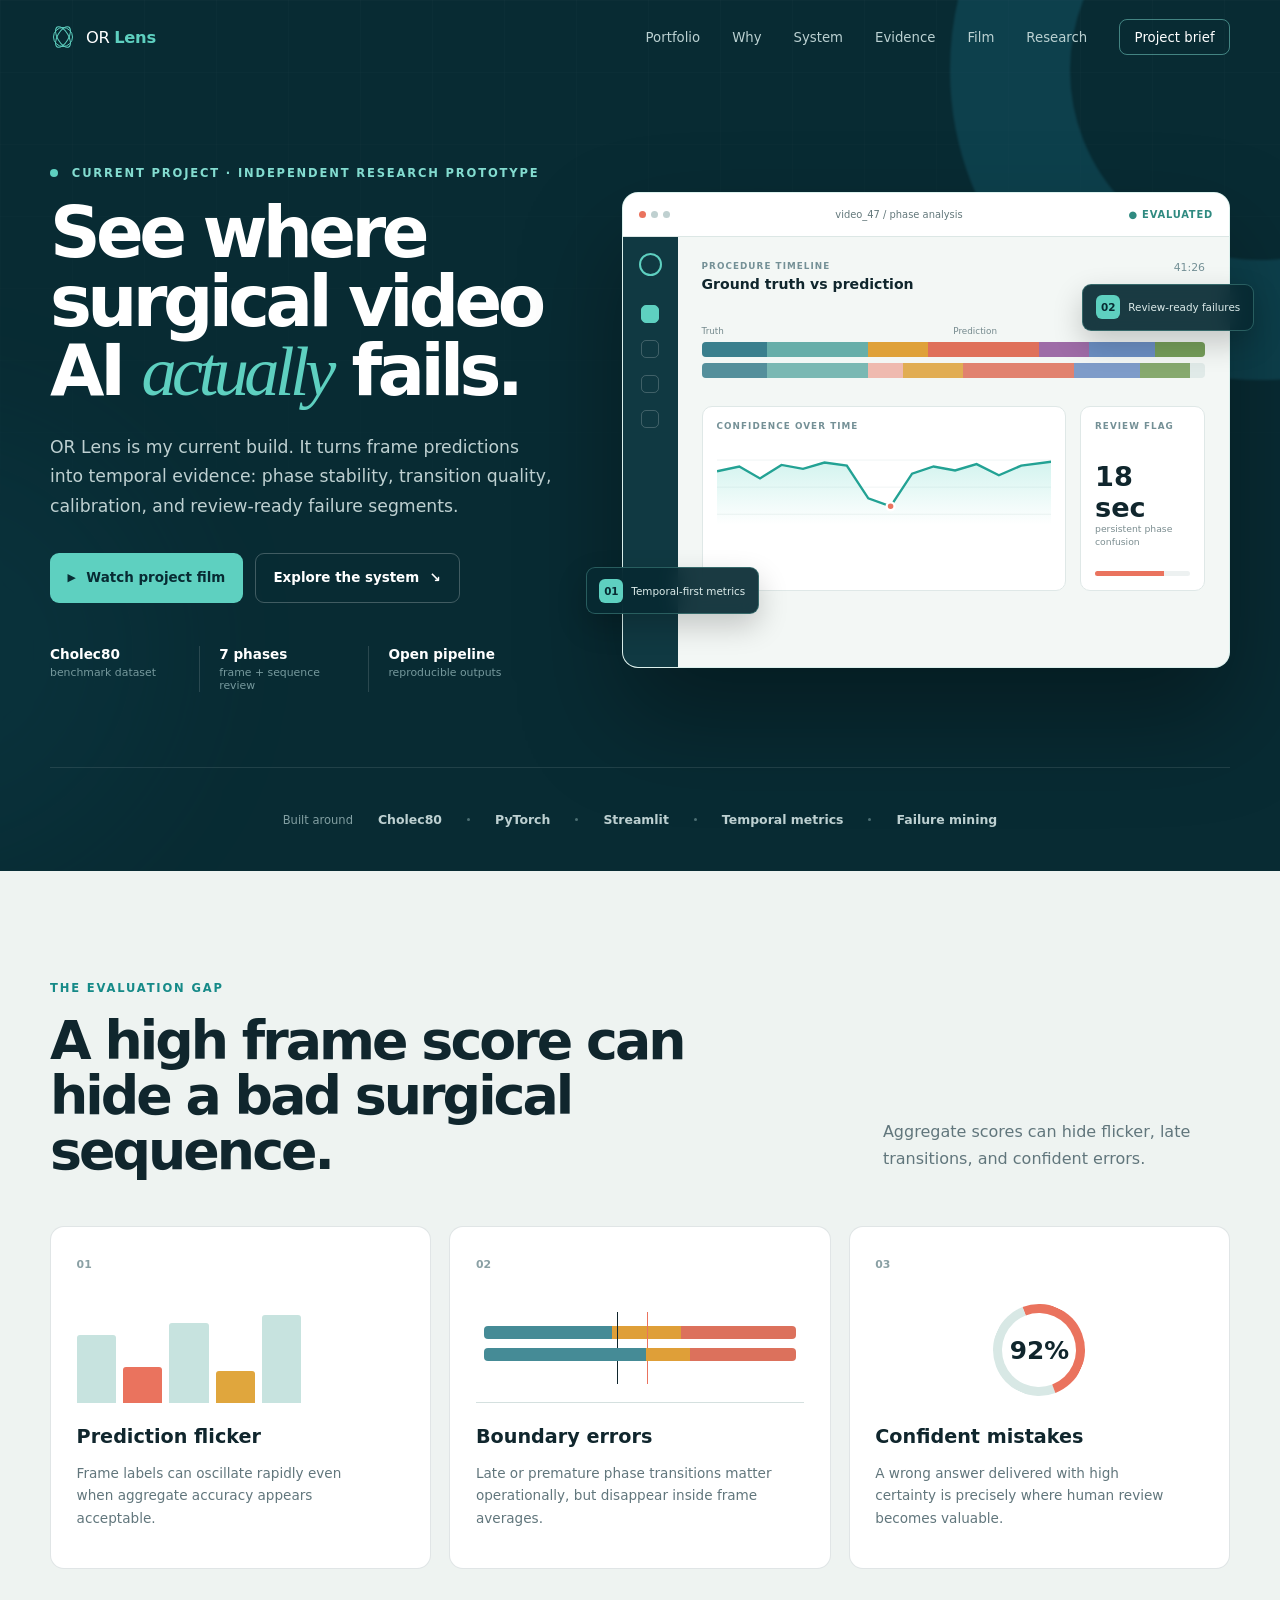
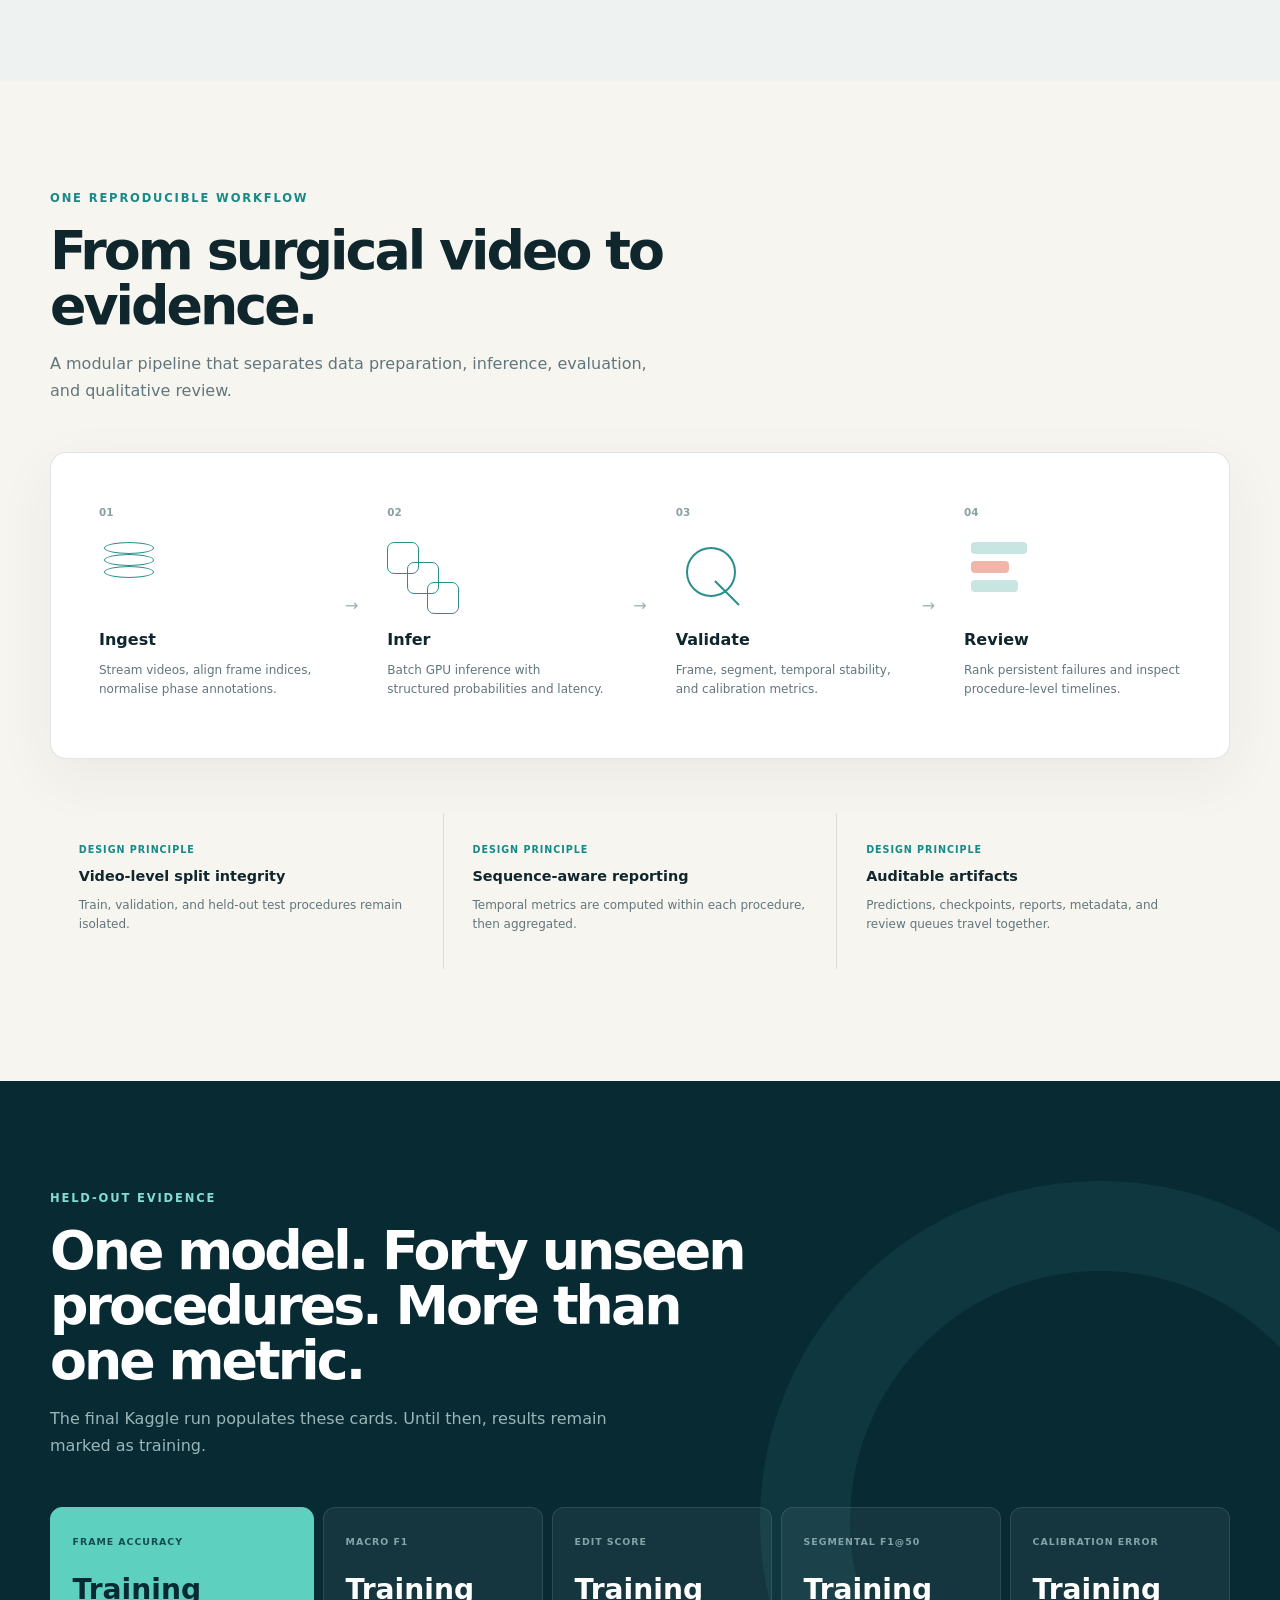
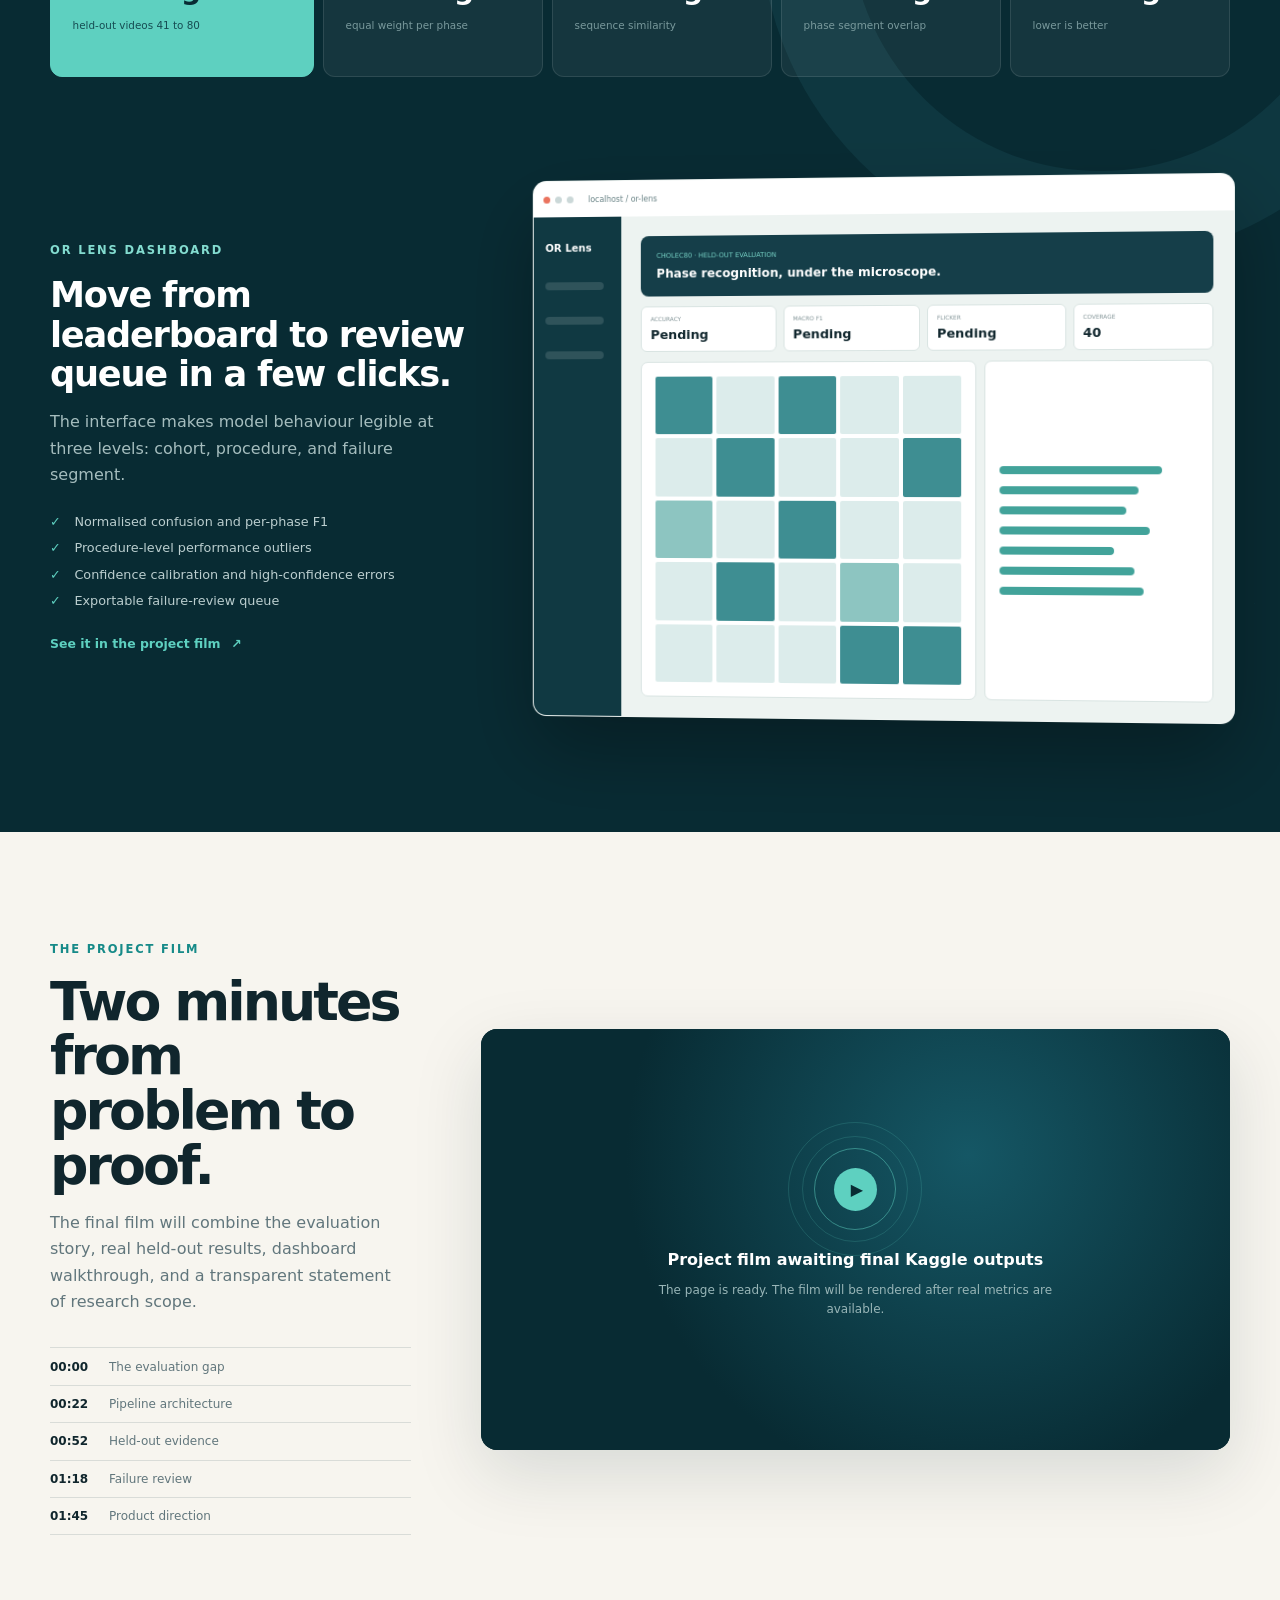
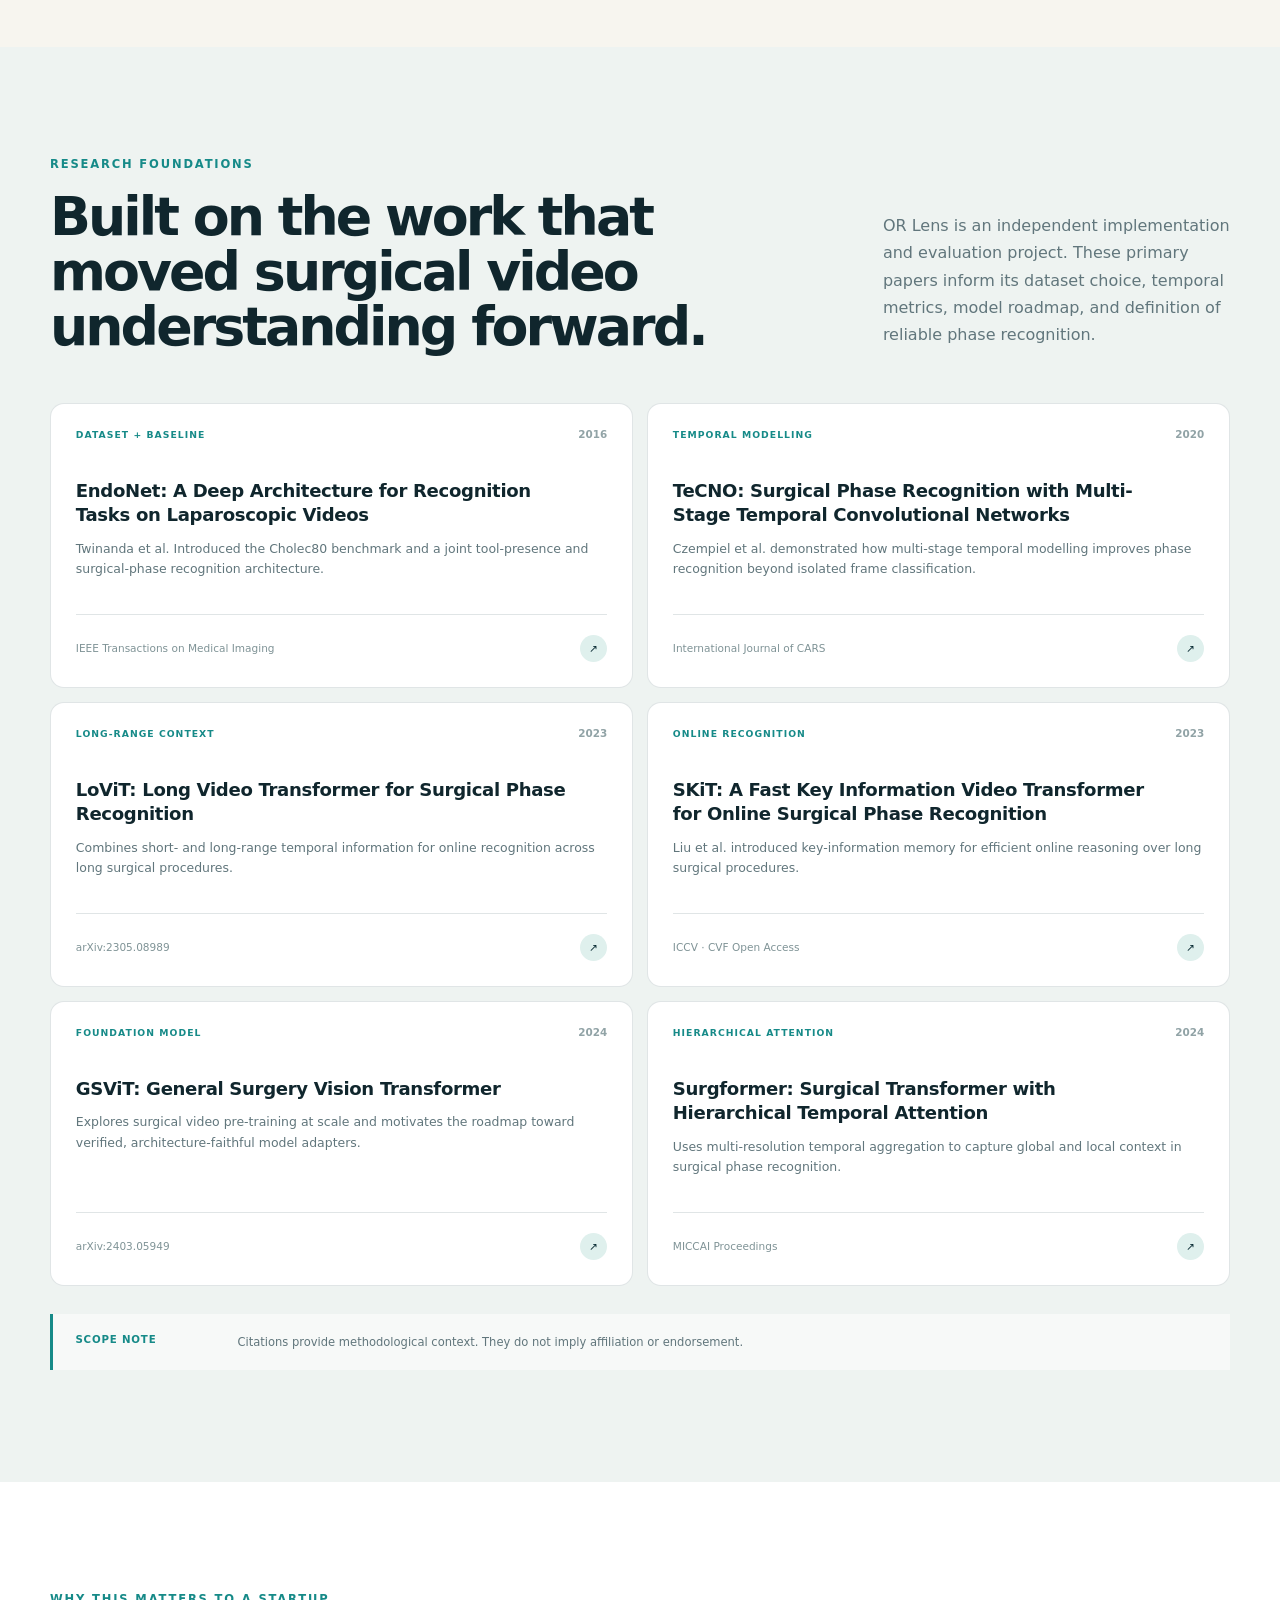
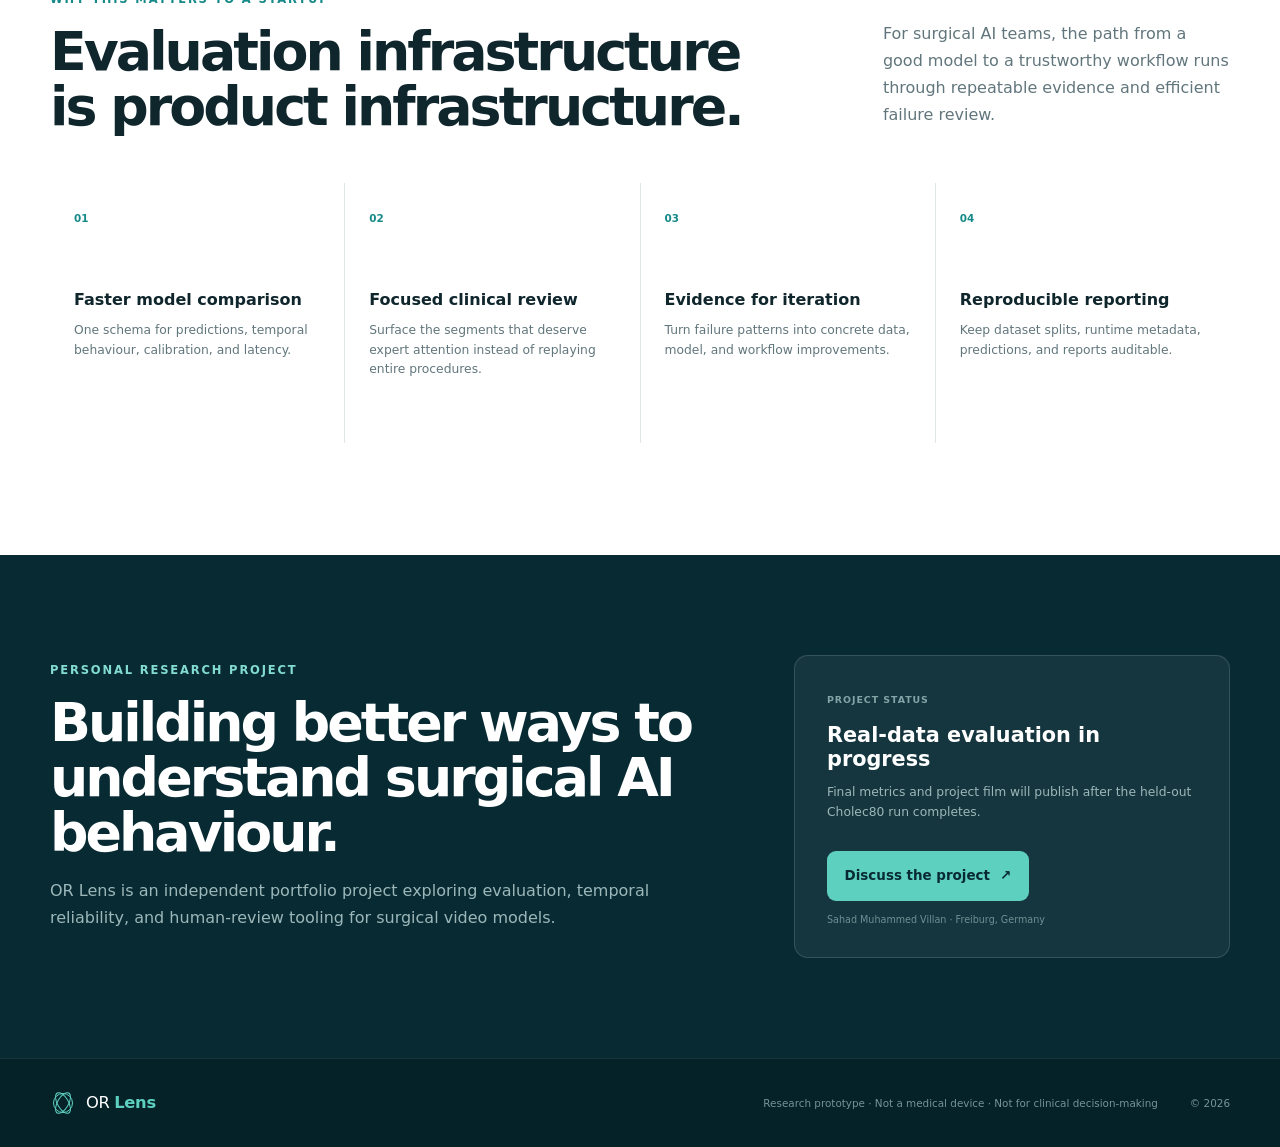
==== projects/or-lens/index.html @ e8fcaebf "Add files via upload" ====
<!doctype html>
<html lang="en">
<head>
  <meta charset="utf-8">
  <meta name="viewport" content="width=device-width, initial-scale=1">
  <meta name="description" content="OR Lens is a research-grade evaluation and failure-analysis pipeline for surgical video AI.">
  <meta name="theme-color" content="#092d35">
  <meta property="og:title" content="OR Lens | Surgical video AI evaluation">
  <meta property="og:description" content="Temporal evaluation, calibration, and failure review for surgical video models.">
  <meta property="og:type" content="website">
  <title>OR Lens | Surgical video AI evaluation</title>
  <link rel="icon" href="assets/favicon.svg" type="image/svg+xml">
  <link rel="stylesheet" href="styles.css">
</head>
<body>
  <a class="skip-link" href="#main">Skip to content</a>

  <header class="site-header" data-header>
    <div class="shell nav-wrap">
      <a class="brand" href="#top" aria-label="OR Lens home">
        <span class="brand-mark" aria-hidden="true"><i></i><i></i><i></i></span>
        <span>OR <strong>Lens</strong></span>
      </a>
      <button class="menu-button" type="button" aria-expanded="false" aria-controls="site-nav" data-menu-button>
        <span></span><span></span>
        <span class="sr-only">Toggle navigation</span>
      </button>
      <nav id="site-nav" class="site-nav" data-nav>
        <a href="../../index.html">Portfolio</a>
        <a href="#why">Why</a>
        <a href="#system">System</a>
        <a href="#evidence">Evidence</a>
        <a href="#film">Film</a>
        <a href="#research">Research</a>
        <a class="nav-cta" href="#contact">Project brief</a>
      </nav>
    </div>
  </header>

  <main id="main">
    <section id="top" class="hero section-dark">
      <div class="hero-glow hero-glow-one"></div>
      <div class="hero-glow hero-glow-two"></div>
      <div class="shell hero-grid">
        <div class="hero-copy reveal">
          <p class="eyebrow"><span class="pulse"></span> Current project · independent research prototype</p>
          <h1>See where surgical video AI <em>actually</em> fails.</h1>
          <p class="hero-lede">OR Lens is my current build. It turns frame predictions into temporal evidence: phase stability, transition quality, calibration, and review-ready failure segments.</p>
          <div class="hero-actions">
            <a class="button button-primary" href="#film"><span class="play-icon">▶</span> Watch project film</a>
            <a class="button button-ghost" href="#system">Explore the system <span>↘</span></a>
          </div>
          <div class="hero-meta" aria-label="Project scope">
            <div><strong>Cholec80</strong><span>benchmark dataset</span></div>
            <div><strong>7 phases</strong><span>frame + sequence review</span></div>
            <div><strong>Open pipeline</strong><span>reproducible outputs</span></div>
          </div>
        </div>

        <div class="hero-visual reveal delay-one" aria-label="Illustrative procedure evaluation interface">
          <div class="interface-card">
            <div class="interface-topbar">
              <div class="interface-dots"><i></i><i></i><i></i></div>
              <span>video_47 / phase analysis</span>
              <span class="live-label">● EVALUATED</span>
            </div>
            <div class="interface-body">
              <div class="mini-sidebar">
                <span class="mini-logo"></span>
                <i class="active"></i><i></i><i></i><i></i>
              </div>
              <div class="interface-content">
                <div class="mini-head">
                  <div><small>PROCEDURE TIMELINE</small><b>Ground truth vs prediction</b></div>
                  <span>41:26</span>
                </div>
                <div class="timeline-label"><span>Truth</span><span>Prediction</span></div>
                <div class="phase-track phase-track-truth">
                  <i class="p1"></i><i class="p2"></i><i class="p3"></i><i class="p4"></i><i class="p5"></i><i class="p6"></i><i class="p7"></i>
                </div>
                <div class="phase-track phase-track-pred">
                  <i class="p1"></i><i class="p2"></i><i class="error"></i><i class="p3"></i><i class="p4"></i><i class="p6"></i><i class="p7"></i>
                </div>
                <div class="chart-grid">
                  <div class="confidence-chart">
                    <small>CONFIDENCE OVER TIME</small>
                    <svg viewBox="0 0 420 118" role="img" aria-label="Illustrative confidence chart">
                      <defs><linearGradient id="area" x1="0" x2="0" y1="0" y2="1"><stop offset="0" stop-color="#62d5c5" stop-opacity=".28"/><stop offset="1" stop-color="#62d5c5" stop-opacity="0"/></linearGradient></defs>
                      <path class="gridline" d="M0 24H420M0 58H420M0 92H420"/>
                      <path class="area" d="M0 105 L0 38 L28 32 L54 47 L81 30 L108 35 L135 27 L163 31 L190 72 L218 82 L245 41 L272 32 L299 37 L326 29 L354 43 L382 31 L420 26 L420 105Z"/>
                      <path class="line" d="M0 38 L28 32 L54 47 L81 30 L108 35 L135 27 L163 31 L190 72 L218 82 L245 41 L272 32 L299 37 L326 29 L354 43 L382 31 L420 26"/>
                      <circle class="alert-point" cx="218" cy="82" r="5"/>
                    </svg>
                  </div>
                  <div class="failure-callout">
                    <small>REVIEW FLAG</small>
                    <b>18 sec</b>
                    <span>persistent phase confusion</span>
                    <div class="failure-meter"><i></i></div>
                  </div>
                </div>
              </div>
            </div>
          </div>
          <div class="floating-note note-one"><span>01</span> Temporal-first metrics</div>
          <div class="floating-note note-two"><span>02</span> Review-ready failures</div>
        </div>
      </div>
      <div class="shell trust-row reveal delay-two">
        <span>Built around</span>
        <b>Cholec80</b><i></i><b>PyTorch</b><i></i><b>Streamlit</b><i></i><b>Temporal metrics</b><i></i><b>Failure mining</b>
      </div>
    </section>

    <section id="why" class="section section-light">
      <div class="shell">
        <div class="section-heading split-heading reveal">
          <div>
            <p class="eyebrow eyebrow-dark">The evaluation gap</p>
            <h2>A high frame score can hide a bad surgical sequence.</h2>
          </div>
          <p>Aggregate scores can hide flicker, late transitions, and confident errors.</p>
        </div>
        <div class="problem-grid">
          <article class="problem-card reveal">
            <span class="card-index">01</span>
            <div class="problem-icon flicker-icon"><i></i><i></i><i></i><i></i><i></i></div>
            <h3>Prediction flicker</h3>
            <p>Frame labels can oscillate rapidly even when aggregate accuracy appears acceptable.</p>
          </article>
          <article class="problem-card reveal delay-one">
            <span class="card-index">02</span>
            <div class="problem-icon boundary-icon"><i></i><b></b></div>
            <h3>Boundary errors</h3>
            <p>Late or premature phase transitions matter operationally, but disappear inside frame averages.</p>
          </article>
          <article class="problem-card reveal delay-two">
            <span class="card-index">03</span>
            <div class="problem-icon confidence-icon"><span>92%</span><i></i></div>
            <h3>Confident mistakes</h3>
            <p>A wrong answer delivered with high certainty is precisely where human review becomes valuable.</p>
          </article>
        </div>
      </div>
    </section>

    <section id="system" class="section section-paper">
      <div class="shell">
        <div class="section-heading reveal">
          <p class="eyebrow eyebrow-dark">One reproducible workflow</p>
          <h2>From surgical video to evidence.</h2>
          <p class="heading-copy">A modular pipeline that separates data preparation, inference, evaluation, and qualitative review.</p>
        </div>
        <div class="pipeline reveal">
          <article>
            <span>01</span><div class="pipe-icon ingest"><i></i><i></i><i></i></div>
            <h3>Ingest</h3><p>Stream videos, align frame indices, normalise phase annotations.</p>
          </article>
          <div class="pipe-arrow">→</div>
          <article>
            <span>02</span><div class="pipe-icon infer"><i></i><i></i><i></i></div>
            <h3>Infer</h3><p>Batch GPU inference with structured probabilities and latency.</p>
          </article>
          <div class="pipe-arrow">→</div>
          <article>
            <span>03</span><div class="pipe-icon validate"><i></i><i></i></div>
            <h3>Validate</h3><p>Frame, segment, temporal stability, and calibration metrics.</p>
          </article>
          <div class="pipe-arrow">→</div>
          <article>
            <span>04</span><div class="pipe-icon review"><i></i><i></i><i></i></div>
            <h3>Review</h3><p>Rank persistent failures and inspect procedure-level timelines.</p>
          </article>
        </div>
        <div class="principles-grid">
          <div class="principle reveal"><small>DESIGN PRINCIPLE</small><b>Video-level split integrity</b><p>Train, validation, and held-out test procedures remain isolated.</p></div>
          <div class="principle reveal delay-one"><small>DESIGN PRINCIPLE</small><b>Sequence-aware reporting</b><p>Temporal metrics are computed within each procedure, then aggregated.</p></div>
          <div class="principle reveal delay-two"><small>DESIGN PRINCIPLE</small><b>Auditable artifacts</b><p>Predictions, checkpoints, reports, metadata, and review queues travel together.</p></div>
        </div>
      </div>
    </section>

    <section id="evidence" class="section section-dark evidence-section">
      <div class="shell">
        <div class="section-heading section-heading-dark reveal">
          <p class="eyebrow">Held-out evidence</p>
          <h2>One model. Forty unseen procedures. More than one metric.</h2>
          <p class="heading-copy">The final Kaggle run populates these cards. Until then, results remain marked as training.</p>
        </div>
        <div class="evidence-grid reveal">
          <div class="evidence-card evidence-primary">
            <span>FRAME ACCURACY</span><b data-result="accuracy">Training</b><small data-result-note="accuracy">held-out videos 41 to 80</small>
          </div>
          <div class="evidence-card"><span>MACRO F1</span><b data-result="macro_f1">Training</b><small>equal weight per phase</small></div>
          <div class="evidence-card"><span>EDIT SCORE</span><b data-result="edit_score">Training</b><small>sequence similarity</small></div>
          <div class="evidence-card"><span>SEGMENTAL F1@50</span><b data-result="segmental_f1">Training</b><small>phase segment overlap</small></div>
          <div class="evidence-card"><span>CALIBRATION ERROR</span><b data-result="ece">Training</b><small>lower is better</small></div>
        </div>

        <div class="dashboard-showcase reveal">
          <div class="showcase-copy">
            <p class="eyebrow">OR Lens dashboard</p>
            <h3>Move from leaderboard to review queue in a few clicks.</h3>
            <p>The interface makes model behaviour legible at three levels: cohort, procedure, and failure segment.</p>
            <ul>
              <li><span>✓</span> Normalised confusion and per-phase F1</li>
              <li><span>✓</span> Procedure-level performance outliers</li>
              <li><span>✓</span> Confidence calibration and high-confidence errors</li>
              <li><span>✓</span> Exportable failure-review queue</li>
            </ul>
            <a class="text-link" href="#film">See it in the project film <span>↗</span></a>
          </div>
          <div class="browser-frame" aria-label="Dashboard preview">
            <div class="browser-bar"><i></i><i></i><i></i><span>localhost / or-lens</span></div>
            <div class="browser-content">
              <aside><b>OR Lens</b><span></span><span></span><span></span></aside>
              <div class="browser-main">
                <div class="dash-title"><small>CHOLEC80 · HELD-OUT EVALUATION</small><b>Phase recognition, under the microscope.</b></div>
                <div class="dash-metrics"><i><small>ACCURACY</small><b>Pending</b></i><i><small>MACRO F1</small><b>Pending</b></i><i><small>FLICKER</small><b>Pending</b></i><i><small>COVERAGE</small><b>40</b></i></div>
                <div class="dash-panels">
                  <div class="matrix"><i></i><i></i><i></i><i></i><i></i><i></i><i></i><i></i><i></i><i></i><i></i><i></i><i></i><i></i><i></i><i></i><i></i><i></i><i></i><i></i><i></i><i></i><i></i><i></i><i></i></div>
                  <div class="bars"><i style="--w:82%"></i><i style="--w:70%"></i><i style="--w:64%"></i><i style="--w:76%"></i><i style="--w:58%"></i><i style="--w:68%"></i><i style="--w:73%"></i></div>
                </div>
              </div>
            </div>
          </div>
        </div>
      </div>
    </section>

    <section id="film" class="section film-section">
      <div class="shell film-grid">
        <div class="film-copy reveal">
          <p class="eyebrow eyebrow-dark">The project film</p>
          <h2>Two minutes from problem to proof.</h2>
          <p>The final film will combine the evaluation story, real held-out results, dashboard walkthrough, and a transparent statement of research scope.</p>
          <div class="film-chapters">
            <span><b>00:00</b> The evaluation gap</span>
            <span><b>00:22</b> Pipeline architecture</span>
            <span><b>00:52</b> Held-out evidence</span>
            <span><b>01:18</b> Failure review</span>
            <span><b>01:45</b> Product direction</span>
          </div>
        </div>
        <div class="video-shell reveal delay-one" data-video-shell>
          <video controls preload="metadata" playsinline data-project-video aria-label="OR Lens project film"></video>
          <div class="video-placeholder" data-video-placeholder>
            <div class="placeholder-orbit"><i></i><i></i><span>▶</span></div>
            <b>Project film awaiting final Kaggle outputs</b>
            <p>The page is ready. The film will be rendered after real metrics are available.</p>
          </div>
        </div>
      </div>
    </section>

    <section id="research" class="section research-section">
      <div class="shell">
        <div class="section-heading split-heading reveal">
          <div>
            <p class="eyebrow eyebrow-dark">Research foundations</p>
            <h2>Built on the work that moved surgical video understanding forward.</h2>
          </div>
          <p>OR Lens is an independent implementation and evaluation project. These primary papers inform its dataset choice, temporal metrics, model roadmap, and definition of reliable phase recognition.</p>
        </div>

        <div class="paper-grid">
          <a class="paper-card reveal" href="https://doi.org/10.1109/TMI.2016.2593957" target="_blank" rel="noreferrer">
            <div class="paper-top"><span>DATASET + BASELINE</span><b>2016</b></div>
            <h3>EndoNet: A Deep Architecture for Recognition Tasks on Laparoscopic Videos</h3>
            <p>Twinanda et al. Introduced the Cholec80 benchmark and a joint tool-presence and surgical-phase recognition architecture.</p>
            <div class="paper-footer"><span>IEEE Transactions on Medical Imaging</span><i>↗</i></div>
          </a>
          <a class="paper-card reveal delay-one" href="https://doi.org/10.1007/s11548-020-02158-9" target="_blank" rel="noreferrer">
            <div class="paper-top"><span>TEMPORAL MODELLING</span><b>2020</b></div>
            <h3>TeCNO: Surgical Phase Recognition with Multi-Stage Temporal Convolutional Networks</h3>
            <p>Czempiel et al. demonstrated how multi-stage temporal modelling improves phase recognition beyond isolated frame classification.</p>
            <div class="paper-footer"><span>International Journal of CARS</span><i>↗</i></div>
          </a>
          <a class="paper-card reveal" href="https://arxiv.org/abs/2305.08989" target="_blank" rel="noreferrer">
            <div class="paper-top"><span>LONG-RANGE CONTEXT</span><b>2023</b></div>
            <h3>LoViT: Long Video Transformer for Surgical Phase Recognition</h3>
            <p>Combines short- and long-range temporal information for online recognition across long surgical procedures.</p>
            <div class="paper-footer"><span>arXiv:2305.08989</span><i>↗</i></div>
          </a>
          <a class="paper-card reveal delay-one" href="https://openaccess.thecvf.com/content/ICCV2023/papers/Liu_SKiT_A_Fast_Key_Information_Video_Transformer_for_Online_Surgical_ICCV_2023_paper.pdf" target="_blank" rel="noreferrer">
            <div class="paper-top"><span>ONLINE RECOGNITION</span><b>2023</b></div>
            <h3>SKiT: A Fast Key Information Video Transformer for Online Surgical Phase Recognition</h3>
            <p>Liu et al. introduced key-information memory for efficient online reasoning over long surgical procedures.</p>
            <div class="paper-footer"><span>ICCV · CVF Open Access</span><i>↗</i></div>
          </a>
          <a class="paper-card reveal" href="https://arxiv.org/abs/2403.05949" target="_blank" rel="noreferrer">
            <div class="paper-top"><span>FOUNDATION MODEL</span><b>2024</b></div>
            <h3>GSViT: General Surgery Vision Transformer</h3>
            <p>Explores surgical video pre-training at scale and motivates the roadmap toward verified, architecture-faithful model adapters.</p>
            <div class="paper-footer"><span>arXiv:2403.05949</span><i>↗</i></div>
          </a>
          <a class="paper-card reveal delay-one" href="https://papers.miccai.org/miccai-2024/paper/1220_paper.pdf" target="_blank" rel="noreferrer">
            <div class="paper-top"><span>HIERARCHICAL ATTENTION</span><b>2024</b></div>
            <h3>Surgformer: Surgical Transformer with Hierarchical Temporal Attention</h3>
            <p>Uses multi-resolution temporal aggregation to capture global and local context in surgical phase recognition.</p>
            <div class="paper-footer"><span>MICCAI Proceedings</span><i>↗</i></div>
          </a>
        </div>

        <div class="citation-note reveal">
          <span>Scope note</span>
          <p>Citations provide methodological context. They do not imply affiliation or endorsement.</p>
        </div>
      </div>
    </section>

    <section class="section founder-section">
      <div class="shell">
        <div class="section-heading split-heading reveal">
          <div><p class="eyebrow eyebrow-dark">Why this matters to a startup</p><h2>Evaluation infrastructure is product infrastructure.</h2></div>
          <p>For surgical AI teams, the path from a good model to a trustworthy workflow runs through repeatable evidence and efficient failure review.</p>
        </div>
        <div class="value-grid">
          <article class="reveal"><span>01</span><h3>Faster model comparison</h3><p>One schema for predictions, temporal behaviour, calibration, and latency.</p></article>
          <article class="reveal delay-one"><span>02</span><h3>Focused clinical review</h3><p>Surface the segments that deserve expert attention instead of replaying entire procedures.</p></article>
          <article class="reveal delay-two"><span>03</span><h3>Evidence for iteration</h3><p>Turn failure patterns into concrete data, model, and workflow improvements.</p></article>
          <article class="reveal delay-three"><span>04</span><h3>Reproducible reporting</h3><p>Keep dataset splits, runtime metadata, predictions, and reports auditable.</p></article>
        </div>
      </div>
    </section>

    <section id="contact" class="closing section-dark">
      <div class="shell closing-grid">
        <div class="reveal">
          <p class="eyebrow">Personal research project</p>
          <h2>Building better ways to understand surgical AI behaviour.</h2>
          <p>OR Lens is an independent portfolio project exploring evaluation, temporal reliability, and human-review tooling for surgical video models.</p>
        </div>
        <div class="closing-card reveal delay-one">
          <span>PROJECT STATUS</span>
          <b data-project-status>Real-data evaluation in progress</b>
          <p>Final metrics and project film will publish after the held-out Cholec80 run completes.</p>
          <a class="button button-primary" href="mailto:sahadmhd1@gmail.com">Discuss the project <span>↗</span></a>
          <small>Sahad Muhammed Villan · Freiburg, Germany</small>
        </div>
      </div>
    </section>
  </main>

  <footer>
    <div class="shell footer-grid">
      <div class="brand brand-footer"><span class="brand-mark"><i></i><i></i><i></i></span><span>OR <strong>Lens</strong></span></div>
      <p>Research prototype · Not a medical device · Not for clinical decision-making</p>
      <span>© <span data-year></span></span>
    </div>
  </footer>

  <script src="script.js"></script>
</body>
</html>
---- projects/or-lens/styles.css ----
:root {
  --ink: #10262d;
  --muted: #61767c;
  --dark: #082b33;
  --dark-2: #0d3942;
  --teal: #5ed0c0;
  --teal-deep: #168a88;
  --coral: #ea735e;
  --amber: #e0a63d;
  --paper: #eef3f1;
  --cream: #f7f5ef;
  --white: #fff;
  --line: rgba(16, 55, 64, .13);
  --shadow: 0 24px 70px rgba(4, 37, 45, .13);
  --shell: min(1180px, calc(100vw - 48px));
}

* { box-sizing: border-box; }
html { scroll-behavior: smooth; }
body { margin: 0; color: var(--ink); background: var(--paper); font-family: Inter, ui-sans-serif, system-ui, -apple-system, BlinkMacSystemFont, "Segoe UI", sans-serif; -webkit-font-smoothing: antialiased; }
a { color: inherit; text-decoration: none; }
button, input { font: inherit; }
.shell { width: var(--shell); margin-inline: auto; }
.sr-only { position: absolute; width: 1px; height: 1px; padding: 0; margin: -1px; overflow: hidden; clip: rect(0,0,0,0); white-space: nowrap; border: 0; }
.skip-link { position: fixed; left: 1rem; top: -4rem; z-index: 200; padding: .7rem 1rem; color: var(--dark); background: var(--teal); border-radius: 8px; transition: top .2s; }
.skip-link:focus { top: 1rem; }

.site-header { position: fixed; inset: 0 0 auto; z-index: 100; color: white; transition: background .25s, border-color .25s, backdrop-filter .25s; }
.site-header.scrolled { background: rgba(7, 40, 48, .9); border-bottom: 1px solid rgba(255,255,255,.1); backdrop-filter: blur(18px); }
.nav-wrap { min-height: 74px; display: flex; align-items: center; justify-content: space-between; }
.brand { display: inline-flex; align-items: center; gap: .62rem; font-size: 1.02rem; letter-spacing: -.02em; }
.brand strong { color: var(--teal); }
.brand-mark { position: relative; width: 26px; height: 26px; display: inline-block; }
.brand-mark i { position: absolute; inset: 3px; border: 1.5px solid var(--teal); border-radius: 50%; }
.brand-mark i:nth-child(2) { inset: 7px 1px; transform: rotate(60deg); }
.brand-mark i:nth-child(3) { inset: 7px 1px; transform: rotate(-60deg); }
.site-nav { display: flex; align-items: center; gap: 2rem; font-size: .83rem; color: #bbd1d2; }
.site-nav a { transition: color .2s; }
.site-nav a:hover { color: white; }
.nav-cta { padding: .62rem .9rem; border: 1px solid rgba(126, 222, 210, .5); border-radius: 8px; color: white !important; }
.menu-button { display: none; border: 0; background: none; width: 42px; height: 42px; padding: 10px; }
.menu-button > span:not(.sr-only) { display: block; height: 1px; background: white; margin: 7px 0; }

.section { padding: 112px 0; }
.section-dark { position: relative; color: white; background: var(--dark); }
.section-light { background: var(--paper); }
.section-paper { background: var(--cream); }
.hero { min-height: 850px; padding: 168px 0 0; overflow: hidden; }
.hero::before { content: ""; position: absolute; inset: 0; opacity: .08; background-image: linear-gradient(rgba(255,255,255,.2) 1px, transparent 1px), linear-gradient(90deg, rgba(255,255,255,.2) 1px, transparent 1px); background-size: 72px 72px; mask-image: linear-gradient(to bottom, black, transparent 75%); }
.hero-glow { position: absolute; border-radius: 50%; filter: blur(1px); opacity: .38; }
.hero-glow-one { width: 620px; height: 620px; right: -290px; top: -240px; border: 120px solid #176275; }
.hero-glow-two { width: 440px; height: 440px; left: -280px; bottom: 0; background: rgba(23, 98, 117, .32); filter: blur(80px); }
.hero-grid { position: relative; display: grid; grid-template-columns: .9fr 1.1fr; gap: 64px; align-items: center; }
.eyebrow { margin: 0 0 1.2rem; color: #83dcd0; font-size: .72rem; line-height: 1; font-weight: 800; letter-spacing: .16em; text-transform: uppercase; }
.eyebrow-dark { color: var(--teal-deep); }
.pulse { display: inline-block; width: 8px; height: 8px; margin-right: 8px; border-radius: 50%; background: var(--teal); box-shadow: 0 0 0 0 rgba(94,208,192,.6); animation: pulse 2s infinite; }
@keyframes pulse { 70% { box-shadow: 0 0 0 9px rgba(94,208,192,0); } 100% { box-shadow: 0 0 0 0 rgba(94,208,192,0); } }
.hero h1 { max-width: 660px; margin: 0; font-size: clamp(3.4rem, 5.5vw, 6.2rem); line-height: .98; letter-spacing: -.065em; font-weight: 650; }
.hero h1 em { color: var(--teal); font-family: Georgia, serif; font-weight: 400; }
.hero-lede { max-width: 620px; margin: 1.7rem 0 0; color: #bed0d1; font-size: 1.08rem; line-height: 1.7; }
.hero-actions { display: flex; flex-wrap: wrap; gap: .75rem; margin: 2rem 0 2.7rem; }
.button { display: inline-flex; justify-content: center; align-items: center; gap: .65rem; min-height: 50px; padding: .75rem 1.1rem; border-radius: 9px; font-size: .84rem; font-weight: 750; transition: transform .2s, background .2s, border-color .2s; }
.button:hover { transform: translateY(-2px); }
.button-primary { color: var(--dark); background: var(--teal); }
.button-primary:hover { background: #7bdfd2; }
.button-ghost { color: white; border: 1px solid rgba(255,255,255,.23); }
.button-ghost:hover { border-color: rgba(255,255,255,.5); background: rgba(255,255,255,.05); }
.play-icon { font-size: .68rem; }
.hero-meta { display: flex; gap: 0; }
.hero-meta div { min-width: 150px; padding-right: 1.2rem; margin-right: 1.2rem; border-right: 1px solid rgba(255,255,255,.14); }
.hero-meta div:last-child { border: 0; }
.hero-meta strong, .hero-meta span { display: block; }
.hero-meta strong { font-size: .85rem; }
.hero-meta span { margin-top: .25rem; color: #76999d; font-size: .68rem; }

.hero-visual { position: relative; transform: perspective(1200px) rotateY(-4deg) rotateX(1deg); }
.interface-card { overflow: hidden; border: 1px solid rgba(136, 218, 208, .22); border-radius: 16px; background: #f3f7f5; box-shadow: 0 50px 100px rgba(0,0,0,.34); }
.interface-topbar { height: 44px; display: flex; align-items: center; gap: 1rem; padding: 0 1rem; color: #63787b; background: white; border-bottom: 1px solid #dce7e5; font-size: .62rem; }
.interface-topbar > span:nth-child(2) { flex: 1; text-align: center; }
.interface-dots { display: flex; gap: 5px; }.interface-dots i { width: 7px; height: 7px; border-radius: 50%; background: #bfd0d0; }.interface-dots i:first-child { background: var(--coral); }
.live-label { color: #2f8a80; font-weight: 800; letter-spacing: .08em; }
.interface-body { min-height: 430px; display: grid; grid-template-columns: 55px 1fr; }
.mini-sidebar { padding-top: 1rem; background: #103942; display: flex; flex-direction: column; align-items: center; gap: 17px; }
.mini-sidebar i { width: 18px; height: 18px; border-radius: 5px; border: 1px solid rgba(255,255,255,.2); }.mini-sidebar i.active { background: var(--teal); border-color: var(--teal); }
.mini-logo { width: 23px; height: 23px; border: 2px solid var(--teal); border-radius: 50%; margin-bottom: 12px; }
.interface-content { padding: 24px; color: var(--ink); }
.mini-head { display: flex; justify-content: space-between; align-items: flex-start; }.mini-head small, .confidence-chart small, .failure-callout small { display: block; color: #749096; font-size: .55rem; font-weight: 800; letter-spacing: .12em; }.mini-head b { display: block; margin-top: 5px; font-size: .88rem; }.mini-head > span { color: #749096; font-size: .68rem; }
.timeline-label { display: grid; grid-template-columns: 1fr 1fr; margin-top: 34px; color: #74898d; font-size: .55rem; }
.phase-track { height: 15px; display: flex; overflow: hidden; margin-top: 6px; border-radius: 4px; background: #dde8e6; }.phase-track i { height: 100%; }.phase-track .p1 { width: 13%; background: #3a7f8d; }.phase-track .p2 { width: 20%; background: #67aea9; }.phase-track .p3 { width: 12%; background: #dfa139; }.phase-track .p4 { width: 22%; background: #df705a; }.phase-track .p5 { width: 10%; background: #9e6ca7; }.phase-track .p6 { width: 13%; background: #6b8ec2; }.phase-track .p7 { width: 10%; background: #759d59; }.phase-track .error { width: 7%; background: #efb1a4; }
.phase-track-pred { opacity: .86; }
.chart-grid { display: grid; grid-template-columns: 1fr 125px; gap: 14px; margin-top: 28px; }.confidence-chart, .failure-callout { min-height: 175px; padding: 14px; background: white; border: 1px solid #dfe8e7; border-radius: 10px; }.confidence-chart svg { width: 100%; margin-top: 10px; }.gridline { stroke: #edf2f1; }.area { fill: url(#area); }.line { fill: none; stroke: #23a294; stroke-width: 3; }.alert-point { fill: var(--coral); stroke: white; stroke-width: 3; }
.failure-callout b { display: block; margin-top: 30px; font-size: 1.7rem; }.failure-callout > span { display: block; color: #7b8d90; font-size: .58rem; line-height: 1.4; }.failure-meter { height: 5px; margin-top: 22px; overflow: hidden; border-radius: 4px; background: #edf1f1; }.failure-meter i { display: block; width: 73%; height: 100%; background: var(--coral); }
.floating-note { position: absolute; display: flex; align-items: center; gap: 8px; padding: .65rem .8rem; color: #dcebea; background: rgba(7,42,50,.92); border: 1px solid rgba(120,211,200,.3); border-radius: 9px; box-shadow: 0 12px 30px rgba(0,0,0,.2); font-size: .65rem; backdrop-filter: blur(10px); }.floating-note span { display: grid; place-items: center; width: 24px; height: 24px; color: var(--dark); background: var(--teal); border-radius: 6px; font-weight: 800; }.note-one { left: -36px; bottom: 54px; }.note-two { right: -24px; top: 92px; }
.trust-row { position: relative; display: flex; align-items: center; justify-content: center; gap: 25px; min-height: 104px; margin-top: 75px; border-top: 1px solid rgba(255,255,255,.1); color: #829fa2; font-size: .72rem; }.trust-row b { color: #bdd0d1; font-size: .78rem; }.trust-row i { width: 3px; height: 3px; border-radius: 50%; background: #4d6f74; }

.section-heading { max-width: 740px; margin-bottom: 3rem; }.section-heading h2, .split-heading h2, .film-copy h2, .closing h2 { margin: 0; font-size: clamp(2.4rem, 4.2vw, 4.3rem); line-height: 1.02; letter-spacing: -.055em; font-weight: 620; }.heading-copy, .split-heading > p { color: var(--muted); line-height: 1.7; }.section-heading .heading-copy { max-width: 600px; }.split-heading { max-width: none; display: grid; grid-template-columns: 1.35fr .65fr; gap: 7rem; align-items: end; }.split-heading > p { margin: 0 0 .4rem; }
.problem-grid { display: grid; grid-template-columns: repeat(3, 1fr); gap: 18px; }.problem-card { position: relative; min-height: 340px; padding: 1.6rem; background: white; border: 1px solid var(--line); border-radius: 14px; }.card-index { color: #8aa0a4; font-size: .68rem; font-weight: 800; }.problem-card h3 { margin: 1.4rem 0 .7rem; font-size: 1.2rem; }.problem-card p { max-width: 300px; color: var(--muted); font-size: .85rem; line-height: 1.65; }.problem-icon { height: 105px; margin-top: 26px; }
.flicker-icon { display: flex; align-items: end; gap: 7px; }.flicker-icon i { width: 12%; border-radius: 3px 3px 0 0; background: #c7e3df; }.flicker-icon i:nth-child(1) { height: 65%; }.flicker-icon i:nth-child(2) { height: 34%; background: var(--coral); }.flicker-icon i:nth-child(3) { height: 76%; }.flicker-icon i:nth-child(4) { height: 30%; background: var(--amber); }.flicker-icon i:nth-child(5) { height: 84%; }
.boundary-icon { position: relative; border-bottom: 1px solid #d4e0df; }.boundary-icon::before, .boundary-icon::after { content: ""; position: absolute; left: 8px; right: 8px; height: 13px; border-radius: 4px; }.boundary-icon::before { top: 28px; background: linear-gradient(90deg, #458b96 0 41%, #df9f38 41% 63%, #dc715c 63%); }.boundary-icon::after { top: 50px; background: linear-gradient(90deg, #458b96 0 52%, #df9f38 52% 66%, #dc715c 66%); }.boundary-icon i { position: absolute; left: 43%; top: 14px; width: 1px; height: 72px; background: var(--ink); }.boundary-icon b { position: absolute; left: 52%; top: 14px; width: 1px; height: 72px; background: var(--coral); }
.confidence-icon { display: grid; place-items: center; position: relative; }.confidence-icon span { position: relative; z-index: 2; font-size: 1.55rem; font-weight: 700; }.confidence-icon i { position: absolute; width: 92px; height: 92px; border: 9px solid #d8e8e5; border-top-color: var(--coral); border-right-color: var(--coral); border-radius: 50%; transform: rotate(24deg); }

.pipeline { display: grid; grid-template-columns: 1fr auto 1fr auto 1fr auto 1fr; gap: 13px; align-items: center; padding: 2rem; background: white; border: 1px solid var(--line); border-radius: 16px; box-shadow: 0 18px 60px rgba(20,50,55,.06); }.pipeline article { min-height: 235px; padding: 1rem; }.pipeline article > span { color: #8ba0a3; font-size: .65rem; font-weight: 800; }.pipeline h3 { margin: .8rem 0 .4rem; font-size: 1rem; }.pipeline p { color: var(--muted); font-size: .75rem; line-height: 1.55; }.pipe-arrow { color: #9db2b4; }.pipe-icon { height: 75px; margin-top: 22px; position: relative; }.ingest i { position: absolute; width: 50px; height: 12px; left: 5px; border: 1.5px solid #298f8c; border-radius: 50%; }.ingest i:nth-child(2) { top: 12px; }.ingest i:nth-child(3) { top: 24px; }.infer i { position: absolute; width: 32px; height: 32px; border: 1px solid #298f8c; border-radius: 7px; }.infer i:nth-child(2) { left: 20px; top: 20px; }.infer i:nth-child(3) { left: 40px; top: 40px; }.validate i:first-child { position: absolute; left: 10px; top: 5px; width: 50px; height: 50px; border: 2px solid #298f8c; border-radius: 50%; }.validate i:last-child { position: absolute; left: 34px; top: 50px; width: 34px; height: 2px; background: #298f8c; transform: rotate(45deg); }.review i { position: absolute; left: 7px; width: 56px; height: 12px; border-radius: 4px; background: #c8e5e1; }.review i:nth-child(2) { top: 19px; width: 38px; background: #f1b6aa; }.review i:nth-child(3) { top: 38px; width: 47px; }
.principles-grid { display: grid; grid-template-columns: repeat(3,1fr); gap: 1px; margin-top: 55px; background: var(--line); }.principle { padding: 1.5rem 1.8rem; background: var(--cream); }.principle small { color: var(--teal-deep); font-size: .6rem; font-weight: 800; letter-spacing: .1em; }.principle b { display: block; margin-top: .7rem; font-size: .9rem; }.principle p { color: var(--muted); font-size: .75rem; line-height: 1.55; }

.evidence-section { overflow: hidden; }.evidence-section::after { content: ""; position: absolute; right: -160px; top: 100px; width: 500px; height: 500px; border: 90px solid rgba(48,118,130,.16); border-radius: 50%; }.section-heading-dark { position: relative; z-index: 2; }.section-heading-dark .heading-copy { color: #9ab6b8; }.evidence-grid { position: relative; z-index: 2; display: grid; grid-template-columns: 1.2fr repeat(4,1fr); gap: 9px; }.evidence-card { min-height: 170px; padding: 1.35rem; background: rgba(255,255,255,.055); border: 1px solid rgba(255,255,255,.1); border-radius: 12px; }.evidence-card span, .closing-card > span { color: #83a5a8; font-size: .59rem; font-weight: 800; letter-spacing: .1em; }.evidence-card b { display: block; margin: 1.55rem 0 .45rem; color: white; font-size: clamp(1.45rem,2.2vw,2.2rem); font-weight: 580; }.evidence-card small { color: #79999c; font-size: .65rem; }.evidence-primary { background: var(--teal); border-color: var(--teal); }.evidence-primary span, .evidence-primary small { color: #164c52; }.evidence-primary b { color: var(--dark); }
.dashboard-showcase { position: relative; z-index: 2; display: grid; grid-template-columns: .75fr 1.25fr; gap: 55px; align-items: center; margin-top: 100px; }.showcase-copy h3 { margin: 0; max-width: 450px; font-size: 2.2rem; line-height: 1.12; letter-spacing: -.035em; }.showcase-copy > p:not(.eyebrow) { color: #a5bdbe; line-height: 1.65; }.showcase-copy ul { padding: 0; margin: 1.6rem 0; list-style: none; }.showcase-copy li { margin: .7rem 0; color: #bbcecf; font-size: .8rem; }.showcase-copy li span { color: var(--teal); margin-right: .6rem; }.text-link { color: var(--teal); font-size: .78rem; font-weight: 700; }.text-link span { margin-left: .4rem; }
.browser-frame { overflow: hidden; border: 1px solid rgba(255,255,255,.15); border-radius: 14px; background: #edf3f1; box-shadow: 0 35px 80px rgba(0,0,0,.3); transform: perspective(1200px) rotateY(-3deg); }.browser-bar { height: 36px; display: flex; align-items: center; gap: 5px; padding: 0 10px; color: #668083; background: white; font-size: .5rem; }.browser-bar i { width: 7px; height: 7px; background: #cbd8d8; border-radius: 50%; }.browser-bar i:first-child { background: var(--coral); }.browser-bar span { margin-left: 10px; }.browser-content { min-height: 400px; display: grid; grid-template-columns: 90px 1fr; }.browser-content aside { padding: 20px 12px; color: white; background: #103942; }.browser-content aside b { font-size: .65rem; }.browser-content aside span { display: block; width: 60px; height: 8px; margin-top: 27px; border-radius: 4px; background: rgba(255,255,255,.13); }.browser-main { padding: 20px; color: var(--ink); }.dash-title { padding: 16px; border-radius: 8px; color: white; background: #153e49; }.dash-title small, .dash-title b { display: block; }.dash-title small { color: #76d1c5; font-size: .42rem; }.dash-title b { margin-top: 7px; font-size: .76rem; }.dash-metrics { display: grid; grid-template-columns: repeat(4,1fr); gap: 7px; margin: 10px 0; }.dash-metrics i { padding: 9px; border: 1px solid #d9e4e2; border-radius: 6px; background: white; font-style: normal; }.dash-metrics small, .dash-metrics b { display: block; }.dash-metrics small { color: #819396; font-size: .36rem; }.dash-metrics b { margin-top: 5px; font-size: .8rem; }.dash-panels { display: grid; grid-template-columns: 1.2fr .8fr; gap: 8px; }.matrix, .bars { min-height: 190px; padding: 14px; background: white; border: 1px solid #d9e4e2; border-radius: 7px; }.matrix { display: grid; grid-template-columns: repeat(5,1fr); gap: 4px; align-content: center; }.matrix i { aspect-ratio: 1; border-radius: 2px; background: #dceceb; }.matrix i:nth-child(6n+1), .matrix i:nth-child(7n+3) { background: #3e8e92; }.matrix i:nth-child(11), .matrix i:nth-child(19) { background: #8dc5c1; }.bars { display: flex; flex-direction: column; justify-content: center; gap: 12px; }.bars i { display: block; width: var(--w); height: 8px; border-radius: 5px; background: #42a39a; }

.film-section { background: var(--cream); }.film-grid { display: grid; grid-template-columns: .65fr 1.35fr; gap: 70px; align-items: center; }.film-copy > p:not(.eyebrow) { color: var(--muted); line-height: 1.65; }.film-chapters { margin-top: 2rem; border-top: 1px solid var(--line); }.film-chapters span { display: flex; gap: 1rem; padding: .7rem 0; border-bottom: 1px solid var(--line); color: var(--muted); font-size: .75rem; }.film-chapters b { min-width: 43px; color: var(--ink); }
.video-shell { position: relative; aspect-ratio: 16/9; overflow: hidden; border-radius: 16px; background: var(--dark); box-shadow: var(--shadow); }.video-shell video { width: 100%; height: 100%; object-fit: cover; display: none; }.video-shell.has-video video { display: block; }.video-shell.has-video .video-placeholder { display: none; }.video-placeholder { position: absolute; inset: 0; display: grid; place-items: center; align-content: center; padding: 2rem; text-align: center; color: white; background: radial-gradient(circle at 65% 30%, #155765, var(--dark) 60%); }.video-placeholder b { margin-top: 1.2rem; font-size: 1rem; }.video-placeholder p { max-width: 430px; color: #98b5b7; font-size: .75rem; line-height: 1.6; }.placeholder-orbit { position: relative; display: grid; place-items: center; width: 82px; height: 82px; border: 1px solid rgba(94,208,192,.5); border-radius: 50%; }.placeholder-orbit i { position: absolute; inset: -13px; border: 1px solid rgba(94,208,192,.18); border-radius: 50%; }.placeholder-orbit i:nth-child(2) { inset: -27px; }.placeholder-orbit span { color: var(--dark); width: 43px; height: 43px; display: grid; place-items: center; padding-left: 3px; border-radius: 50%; background: var(--teal); }

.research-section { background: var(--paper); }
.paper-grid { display: grid; grid-template-columns: 1fr 1fr; gap: 14px; }
.paper-card { min-height: 285px; display: flex; flex-direction: column; padding: 1.55rem; background: white; border: 1px solid var(--line); border-radius: 14px; transition: transform .22s ease, border-color .22s ease, box-shadow .22s ease; }
.paper-card:hover { transform: translateY(-4px); border-color: rgba(22,138,136,.45); box-shadow: 0 18px 45px rgba(8,43,51,.09); }
.paper-top { display: flex; align-items: center; justify-content: space-between; }
.paper-top span { color: var(--teal-deep); font-size: .58rem; font-weight: 850; letter-spacing: .11em; }
.paper-top b { color: #91a3a6; font-size: .65rem; }
.paper-card h3 { max-width: 490px; margin: 2.4rem 0 .7rem; font-size: 1.13rem; line-height: 1.35; letter-spacing: -.018em; }
.paper-card > p { max-width: 540px; margin: 0; color: var(--muted); font-size: .78rem; line-height: 1.65; }
.paper-footer { display: flex; align-items: center; justify-content: space-between; margin-top: auto; padding-top: 1.25rem; color: #7f9396; border-top: 1px solid var(--line); font-size: .66rem; }
.paper-footer i { display: grid; place-items: center; width: 27px; height: 27px; color: var(--dark); background: #dff0ed; border-radius: 50%; font-style: normal; }
.citation-note { display: grid; grid-template-columns: 130px 1fr; gap: 2rem; margin-top: 28px; padding: 1.2rem 1.4rem; border-left: 3px solid var(--teal-deep); background: rgba(255,255,255,.55); }
.citation-note span { color: var(--teal-deep); font-size: .64rem; font-weight: 800; letter-spacing: .08em; text-transform: uppercase; }
.citation-note p { margin: 0; color: var(--muted); font-size: .72rem; line-height: 1.6; }

.founder-section { background: white; }.value-grid { display: grid; grid-template-columns: repeat(4,1fr); gap: 1px; background: var(--line); }.value-grid article { min-height: 260px; padding: 1.5rem; background: white; }.value-grid article > span { color: var(--teal-deep); font-size: .65rem; font-weight: 800; }.value-grid h3 { margin: 4rem 0 .6rem; font-size: 1rem; }.value-grid p { color: var(--muted); font-size: .77rem; line-height: 1.6; }
.closing { padding: 100px 0; }.closing-grid { display: grid; grid-template-columns: 1.2fr .8fr; gap: 90px; align-items: center; }.closing h2 { max-width: 700px; }.closing-grid > div:first-child > p:last-child { max-width: 630px; color: #9cb7b9; line-height: 1.7; }.closing-card { padding: 2rem; border: 1px solid rgba(255,255,255,.14); border-radius: 14px; background: rgba(255,255,255,.055); }.closing-card b { display: block; margin: 1rem 0 .4rem; font-size: 1.3rem; }.closing-card p { color: #9cb7b9; font-size: .77rem; line-height: 1.6; }.closing-card .button { margin-top: 1rem; }.closing-card small { display: block; margin-top: .8rem; color: #6d9094; font-size: .6rem; }
footer { padding: 28px 0; color: #769397; background: #062229; border-top: 1px solid rgba(255,255,255,.08); }.footer-grid { display: grid; grid-template-columns: 1fr auto auto; gap: 2rem; align-items: center; font-size: .65rem; }.brand-footer { color: white; }

.reveal { opacity: 0; transform: translateY(20px); transition: opacity .7s ease, transform .7s ease; }.reveal.visible { opacity: 1; transform: none; }.delay-one { transition-delay: .1s; }.delay-two { transition-delay: .2s; }.delay-three { transition-delay: .3s; }

@media (max-width: 1000px) {
  .hero { min-height: auto; padding-top: 140px; }.hero-grid, .dashboard-showcase, .film-grid, .closing-grid { grid-template-columns: 1fr; }.hero-visual { margin-top: 30px; transform: none; }.hero h1 { max-width: 820px; }.trust-row { flex-wrap: wrap; padding: 20px 0; }.split-heading { grid-template-columns: 1fr; gap: 1rem; }.problem-grid { grid-template-columns: 1fr 1fr; }.pipeline { grid-template-columns: 1fr 1fr; }.pipe-arrow { display: none; }.evidence-grid { grid-template-columns: repeat(3,1fr); }.evidence-primary { grid-column: span 2; }.value-grid { grid-template-columns: 1fr 1fr; }.film-copy { max-width: 650px; }
  .paper-grid { grid-template-columns: 1fr; }
}

@media (max-width: 720px) {
  :root { --shell: min(100% - 28px, 1180px); }.section { padding: 82px 0; }.menu-button { display: block; }.site-nav { position: fixed; inset: 73px 14px auto; display: none; flex-direction: column; align-items: stretch; gap: 0; padding: .75rem; color: white; background: #0e3a44; border: 1px solid rgba(255,255,255,.12); border-radius: 12px; box-shadow: var(--shadow); }.site-nav.open { display: flex; }.site-nav a { padding: .8rem; }.nav-cta { margin-top: .3rem; }.hero { padding-top: 120px; }.hero-grid { gap: 30px; }.hero h1 { font-size: 3.15rem; }.hero-meta { display: grid; grid-template-columns: 1fr 1fr; gap: 1rem; }.hero-meta div { min-width: 0; border: 0; }.interface-body { grid-template-columns: 38px 1fr; }.interface-content { padding: 15px; }.chart-grid { grid-template-columns: 1fr; }.failure-callout { min-height: 110px; }.floating-note { display: none; }.trust-row span, .trust-row i { display: none; }.problem-grid, .principles-grid, .evidence-grid, .value-grid { grid-template-columns: 1fr; }.evidence-primary { grid-column: auto; }.pipeline { grid-template-columns: 1fr; }.pipeline article { min-height: 190px; }.browser-content { grid-template-columns: 60px 1fr; }.dash-metrics { grid-template-columns: 1fr 1fr; }.dash-panels { grid-template-columns: 1fr; }.matrix { display: none; }.footer-grid { grid-template-columns: 1fr; text-align: left; }.section-heading h2, .split-heading h2, .film-copy h2, .closing h2 { font-size: 2.7rem; }
  .citation-note { grid-template-columns: 1fr; gap: .5rem; }
}

@media (prefers-reduced-motion: reduce) {
  html { scroll-behavior: auto; }.reveal { opacity: 1; transform: none; transition: none; }.pulse { animation: none; }
}
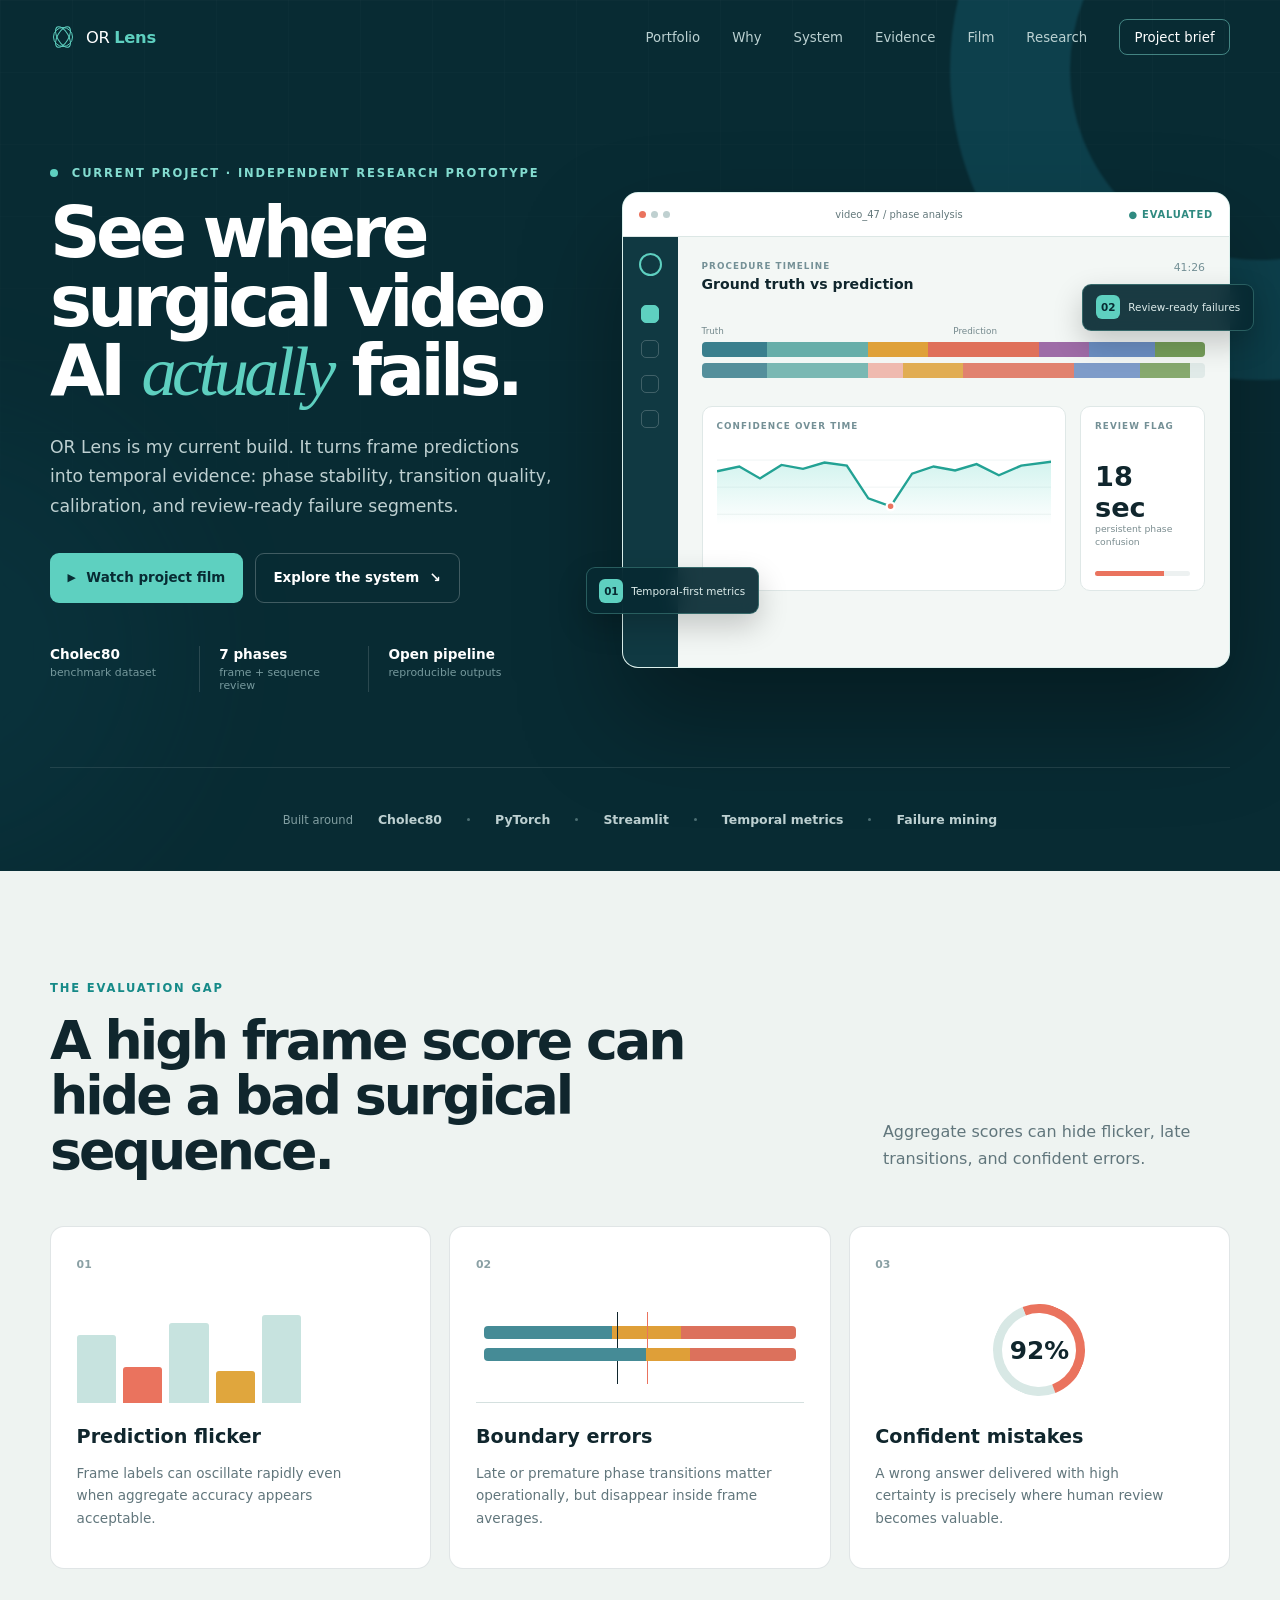
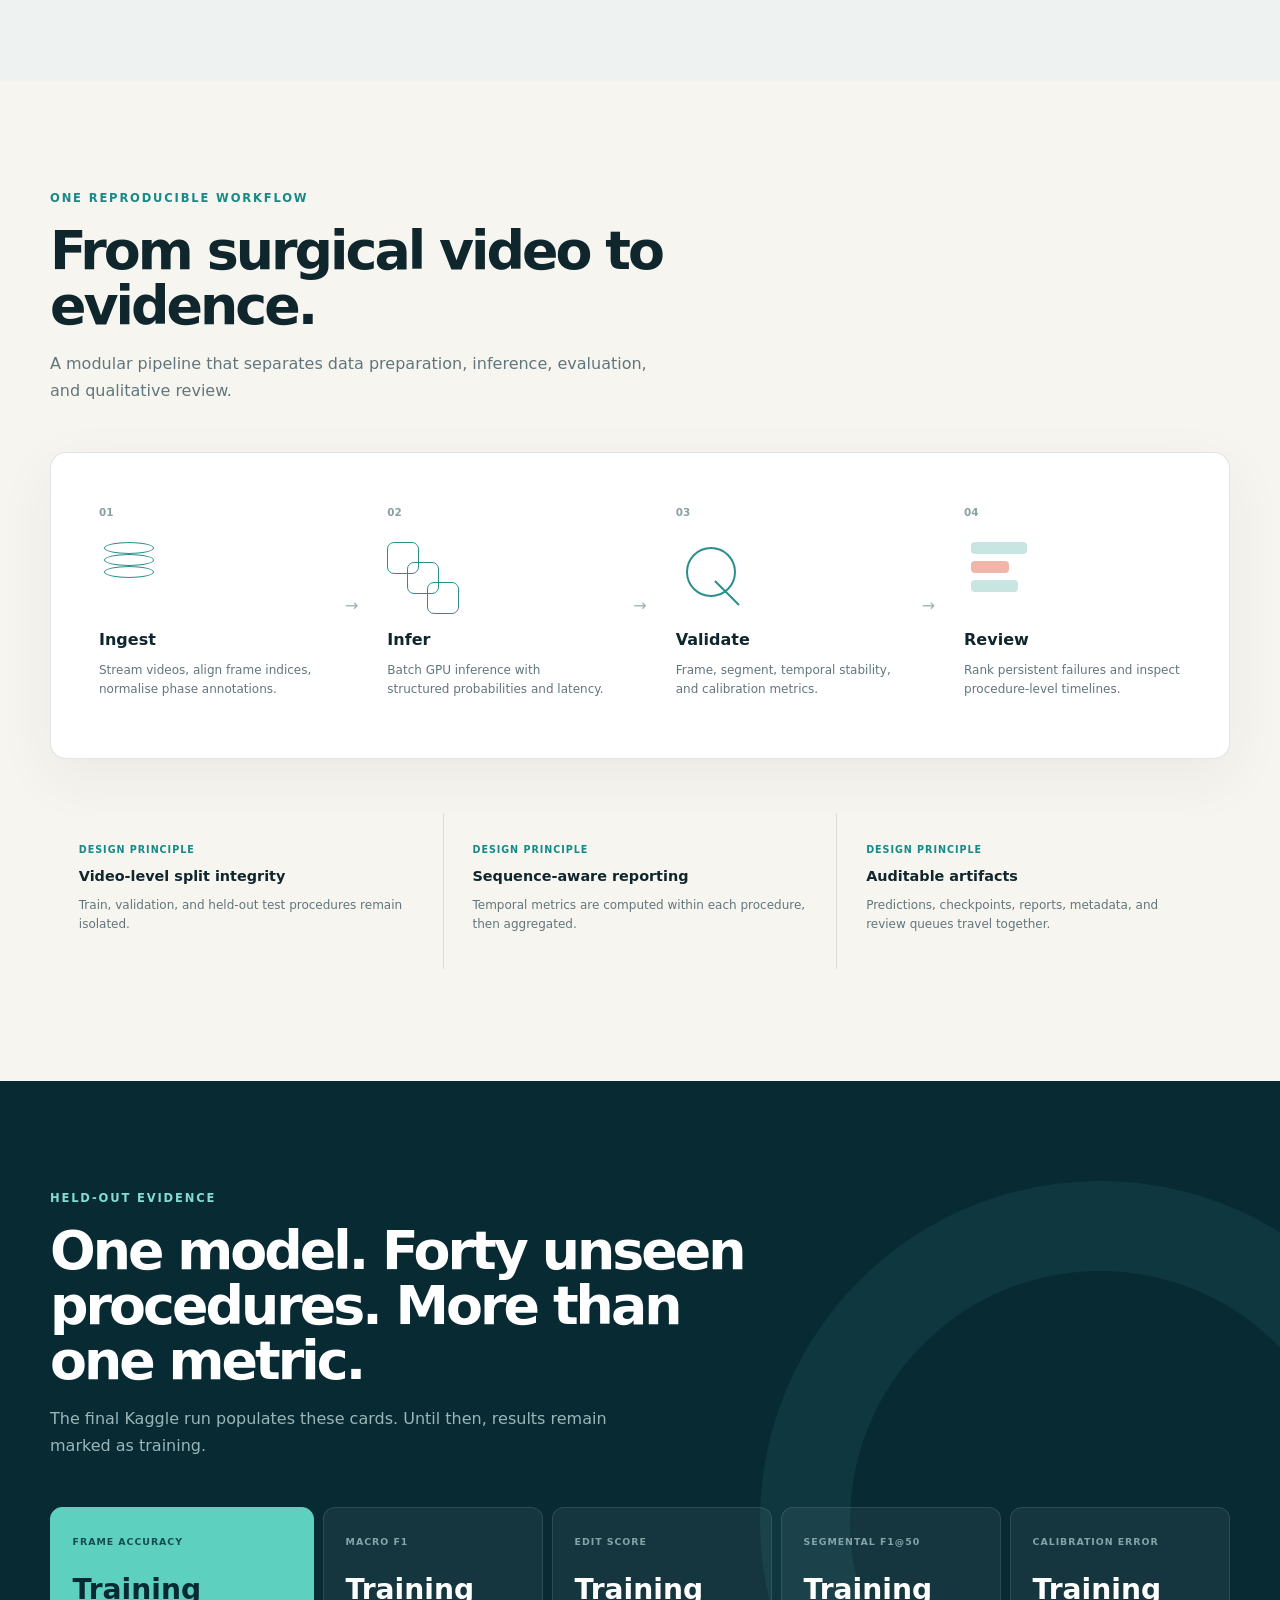
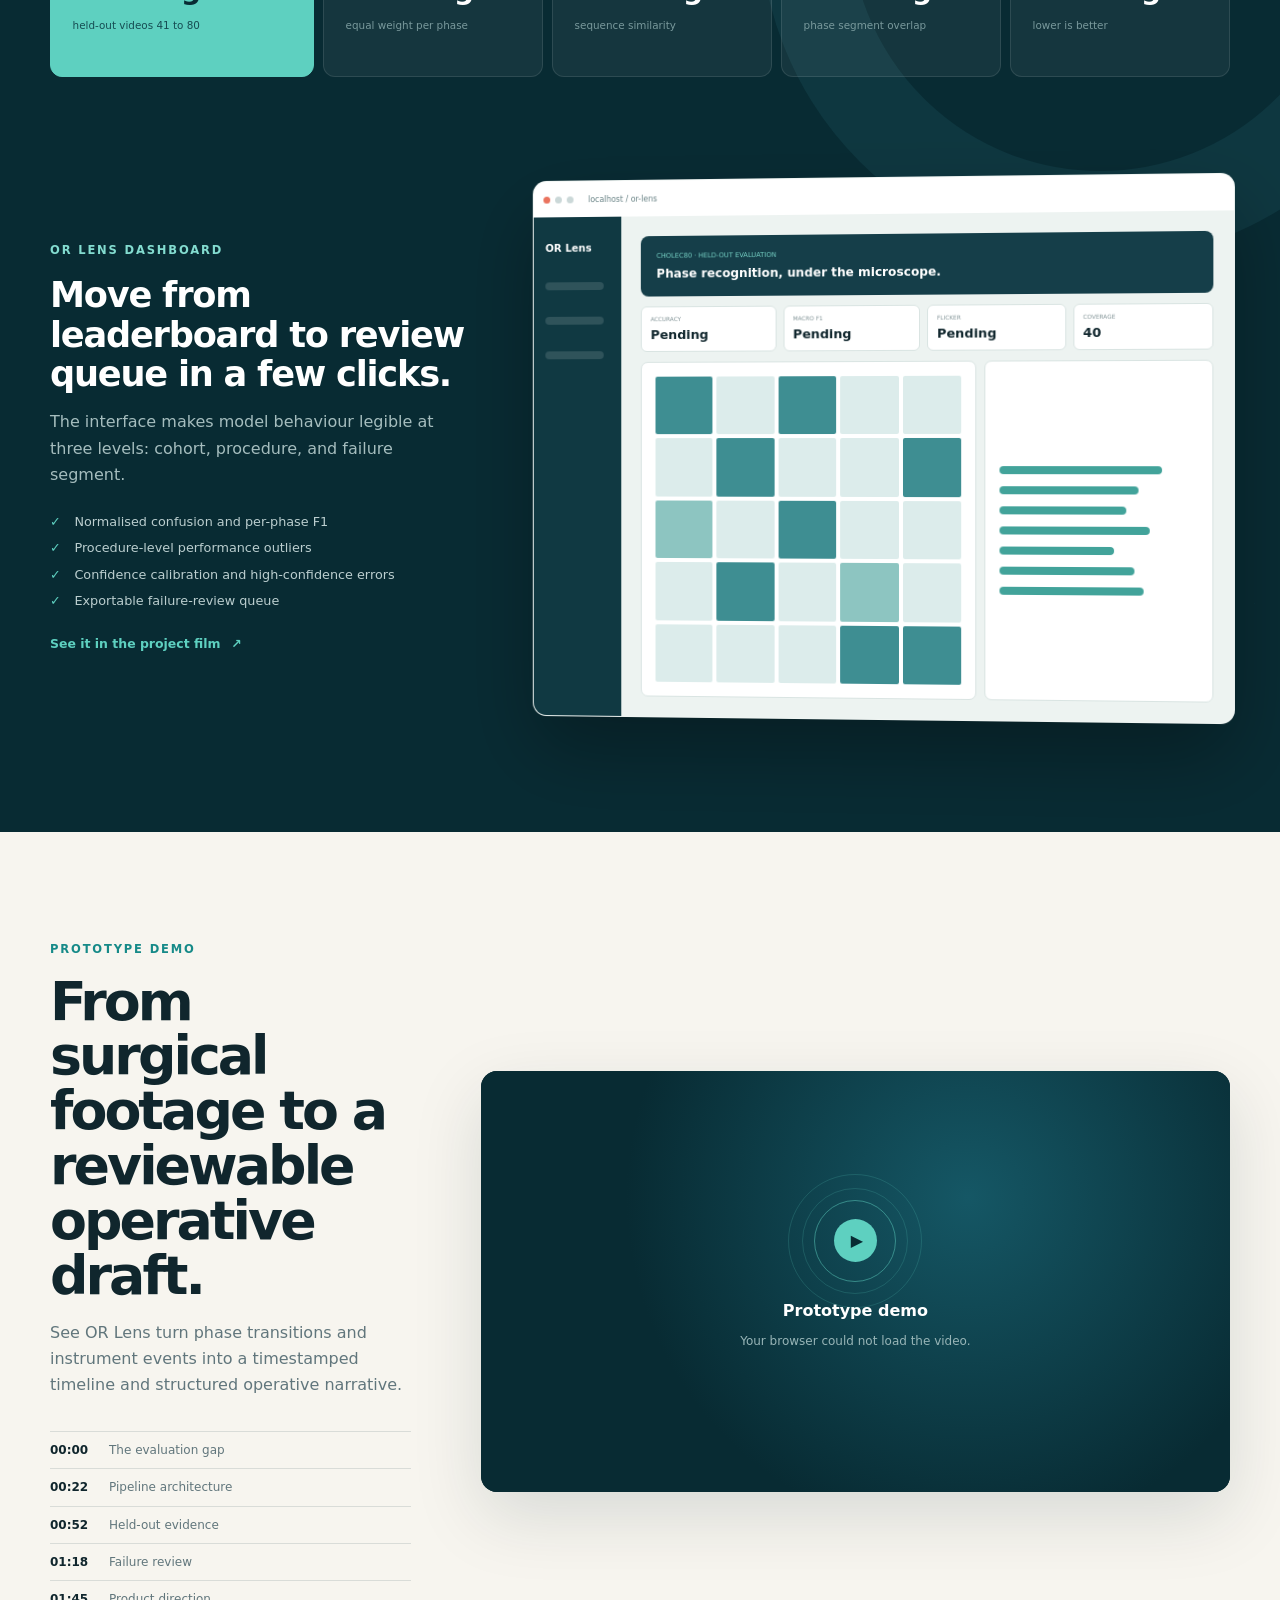
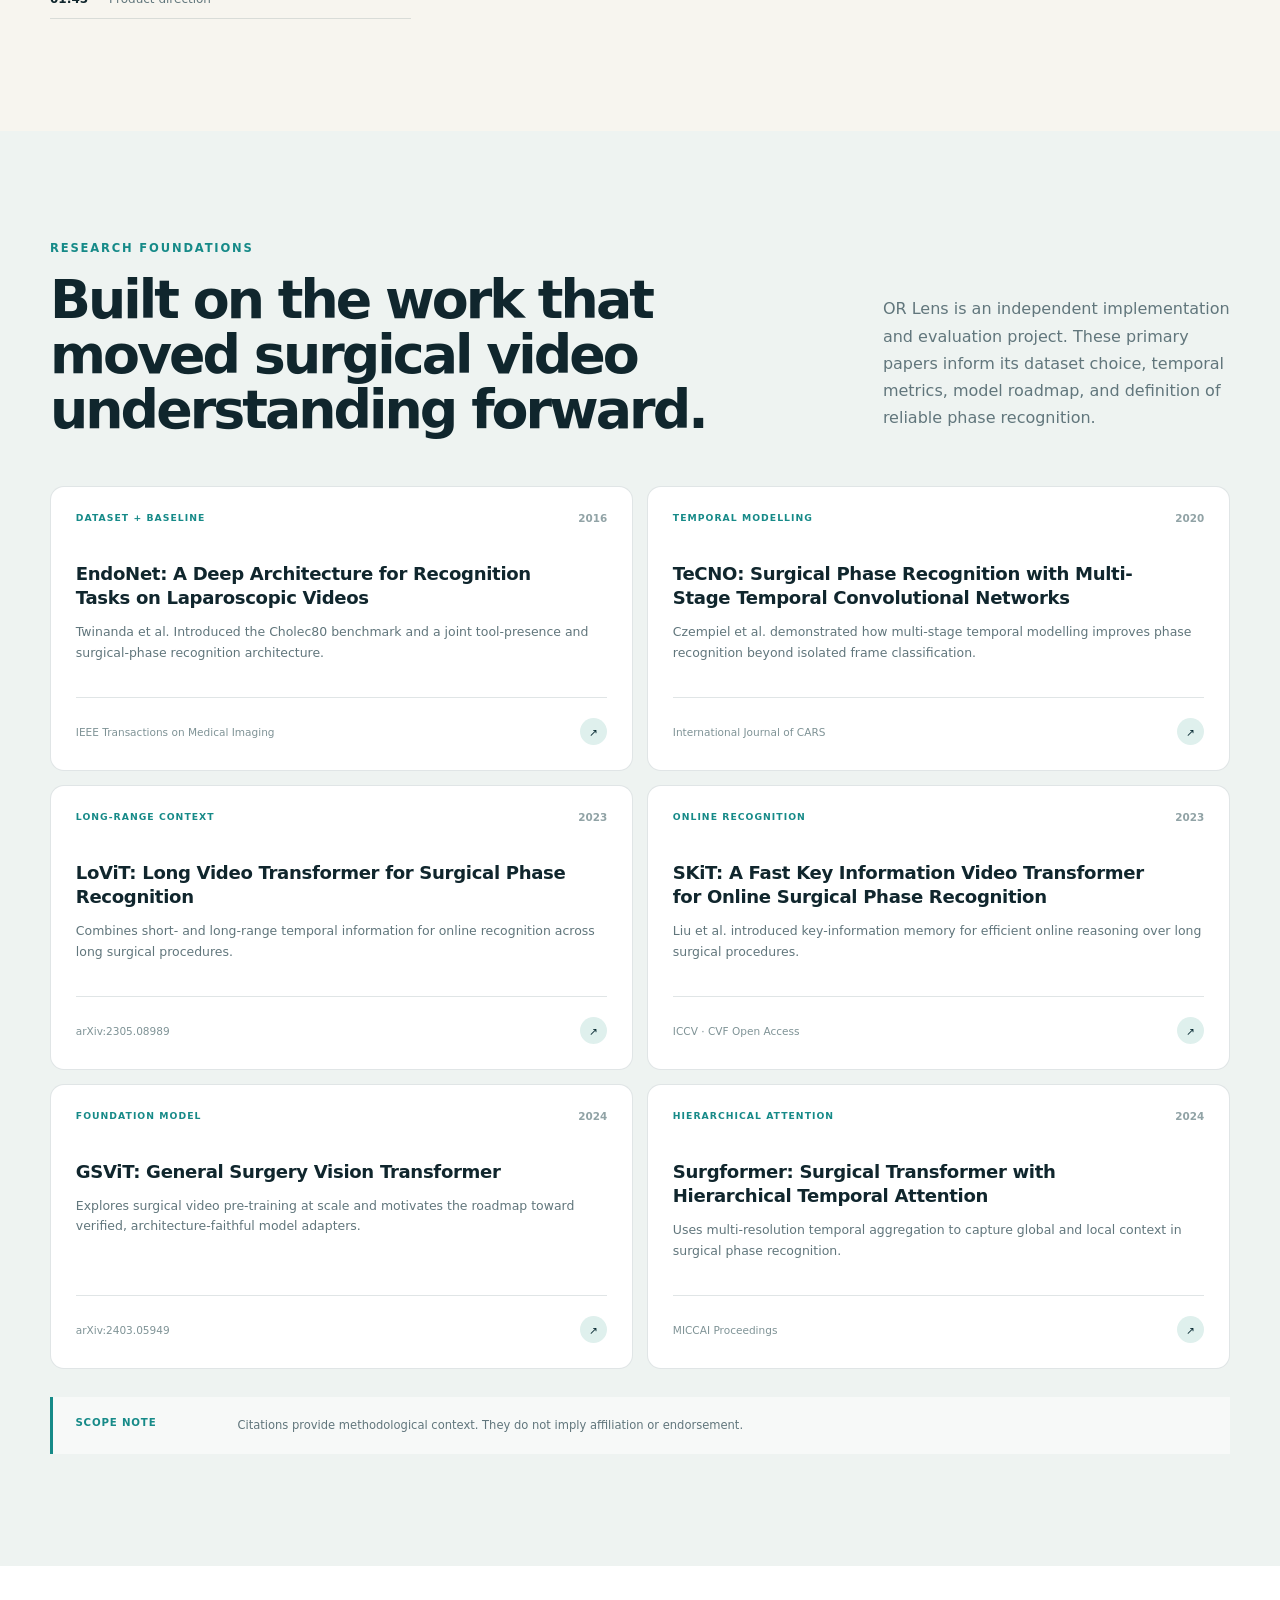
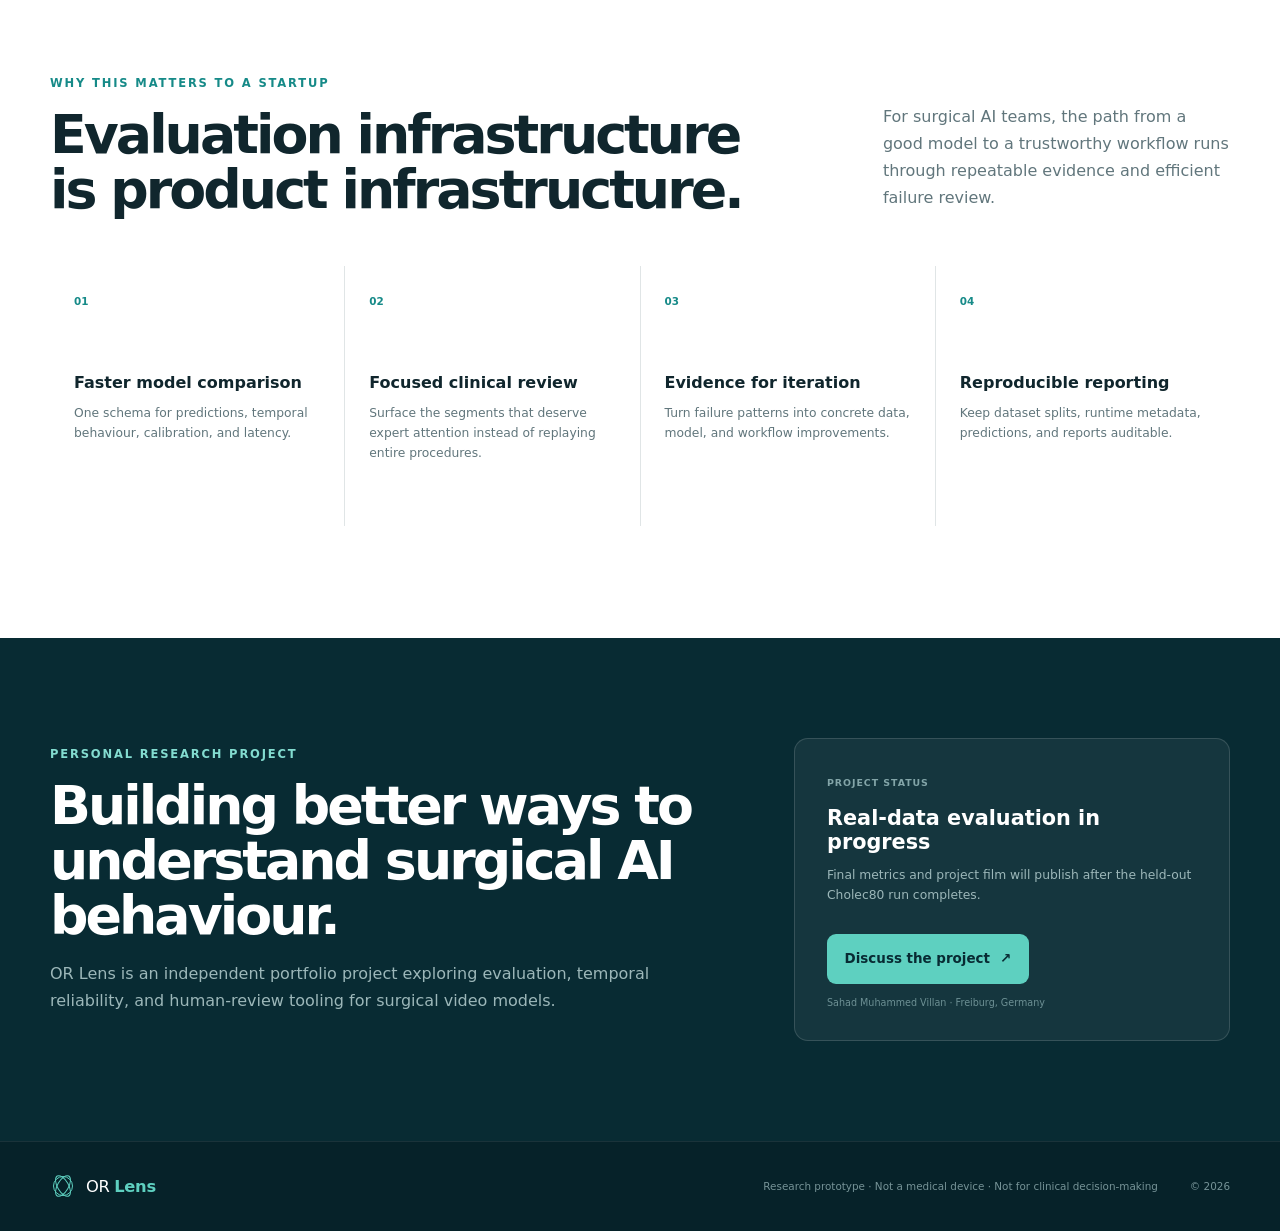
==== commit 7e39408f: "Add files via upload" ====
--- a/projects/or-lens/index.html
+++ b/projects/or-lens/index.html
@@ -231,9 +231,9 @@
     <section id="film" class="section film-section">
       <div class="shell film-grid">
         <div class="film-copy reveal">
-          <p class="eyebrow eyebrow-dark">The project film</p>
-          <h2>Two minutes from problem to proof.</h2>
-          <p>The final film will combine the evaluation story, real held-out results, dashboard walkthrough, and a transparent statement of research scope.</p>
+          <p class="eyebrow eyebrow-dark">Prototype demo</p>
+          <h2>From surgical footage to a reviewable operative draft.</h2>
+          <p>See OR Lens turn phase transitions and instrument events into a timestamped timeline and structured operative narrative.</p>
           <div class="film-chapters">
             <span><b>00:00</b> The evaluation gap</span>
             <span><b>00:22</b> Pipeline architecture</span>
@@ -243,11 +243,11 @@
           </div>
         </div>
         <div class="video-shell reveal delay-one" data-video-shell>
-          <video controls preload="metadata" playsinline data-project-video aria-label="OR Lens project film"></video>
+          <video controls preload="metadata" playsinline poster="assets/or-lens-project-film-poster.jpg" data-project-video aria-label="OR Lens surgical video analysis prototype demo"></video>
           <div class="video-placeholder" data-video-placeholder>
             <div class="placeholder-orbit"><i></i><i></i><span>▶</span></div>
-            <b>Project film awaiting final Kaggle outputs</b>
-            <p>The page is ready. The film will be rendered after real metrics are available.</p>
+            <b>Prototype demo</b>
+            <p>Your browser could not load the video.</p>
           </div>
         </div>
       </div>
